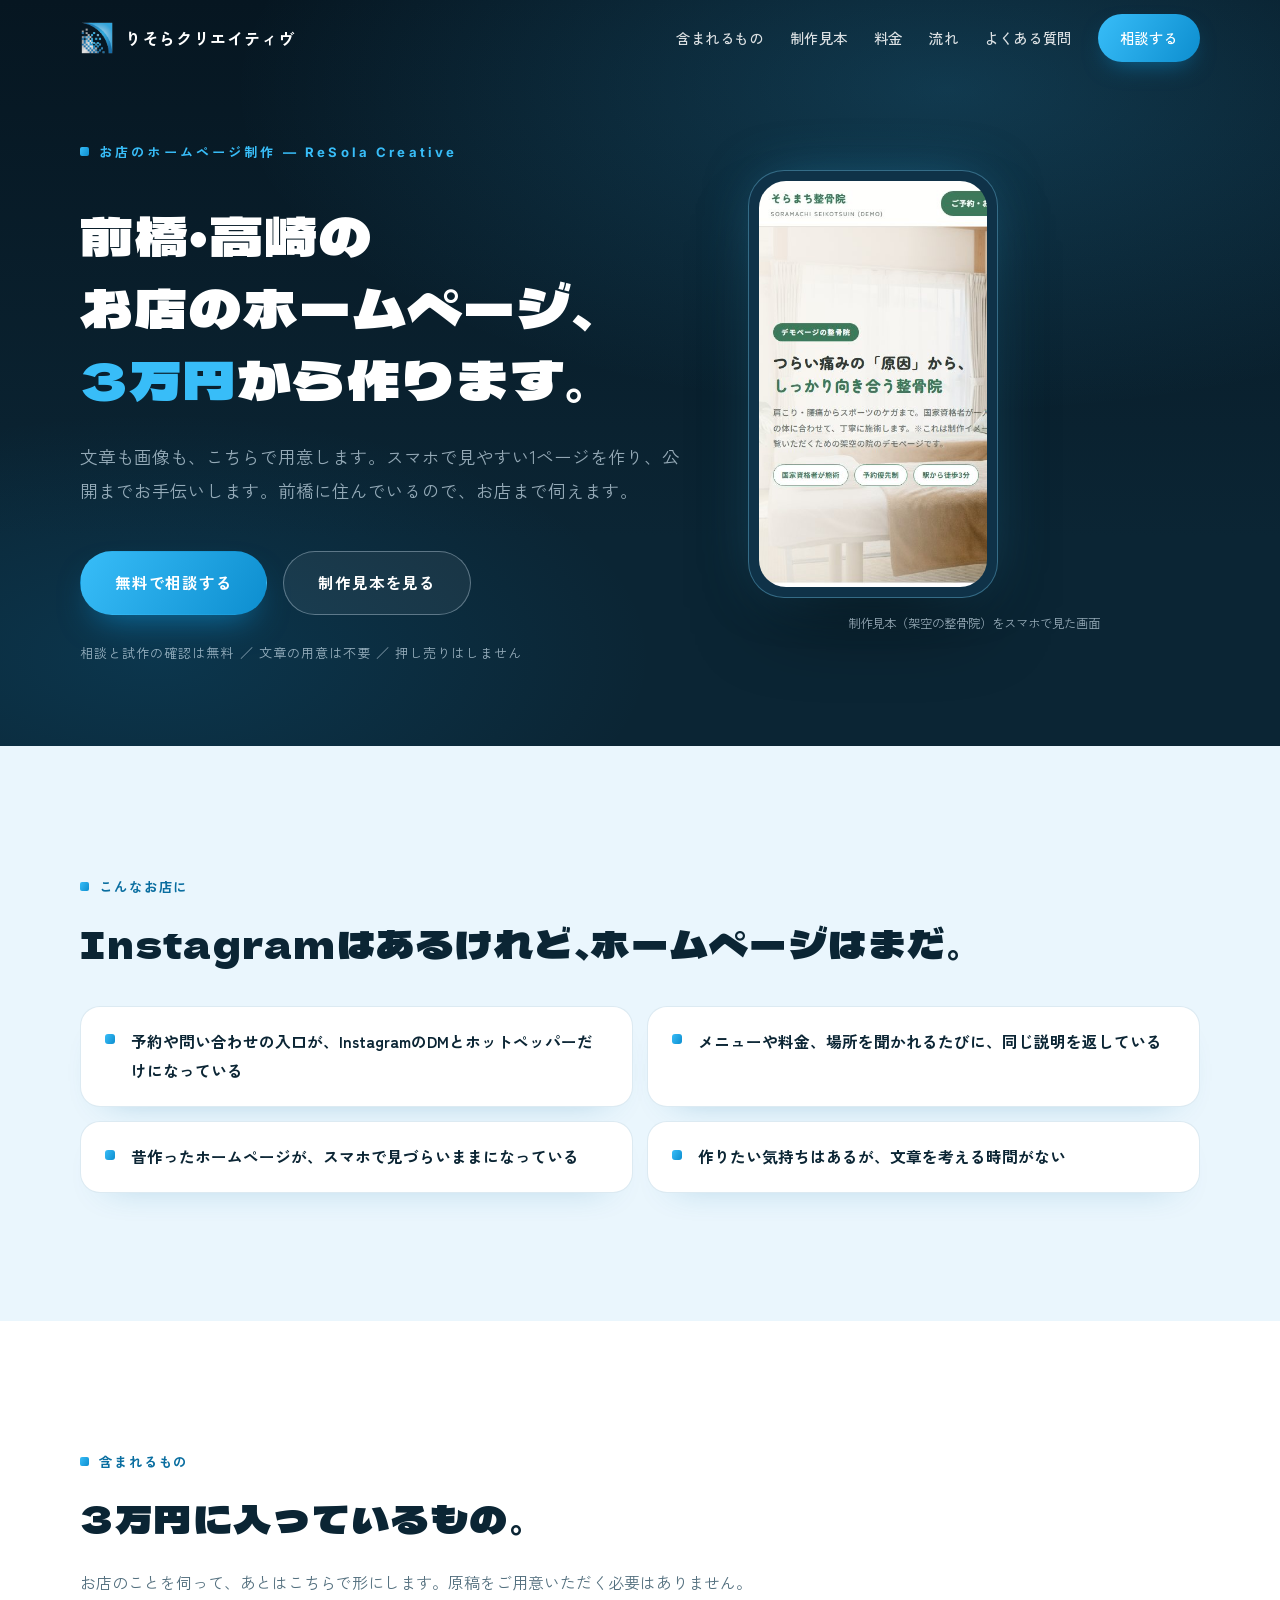
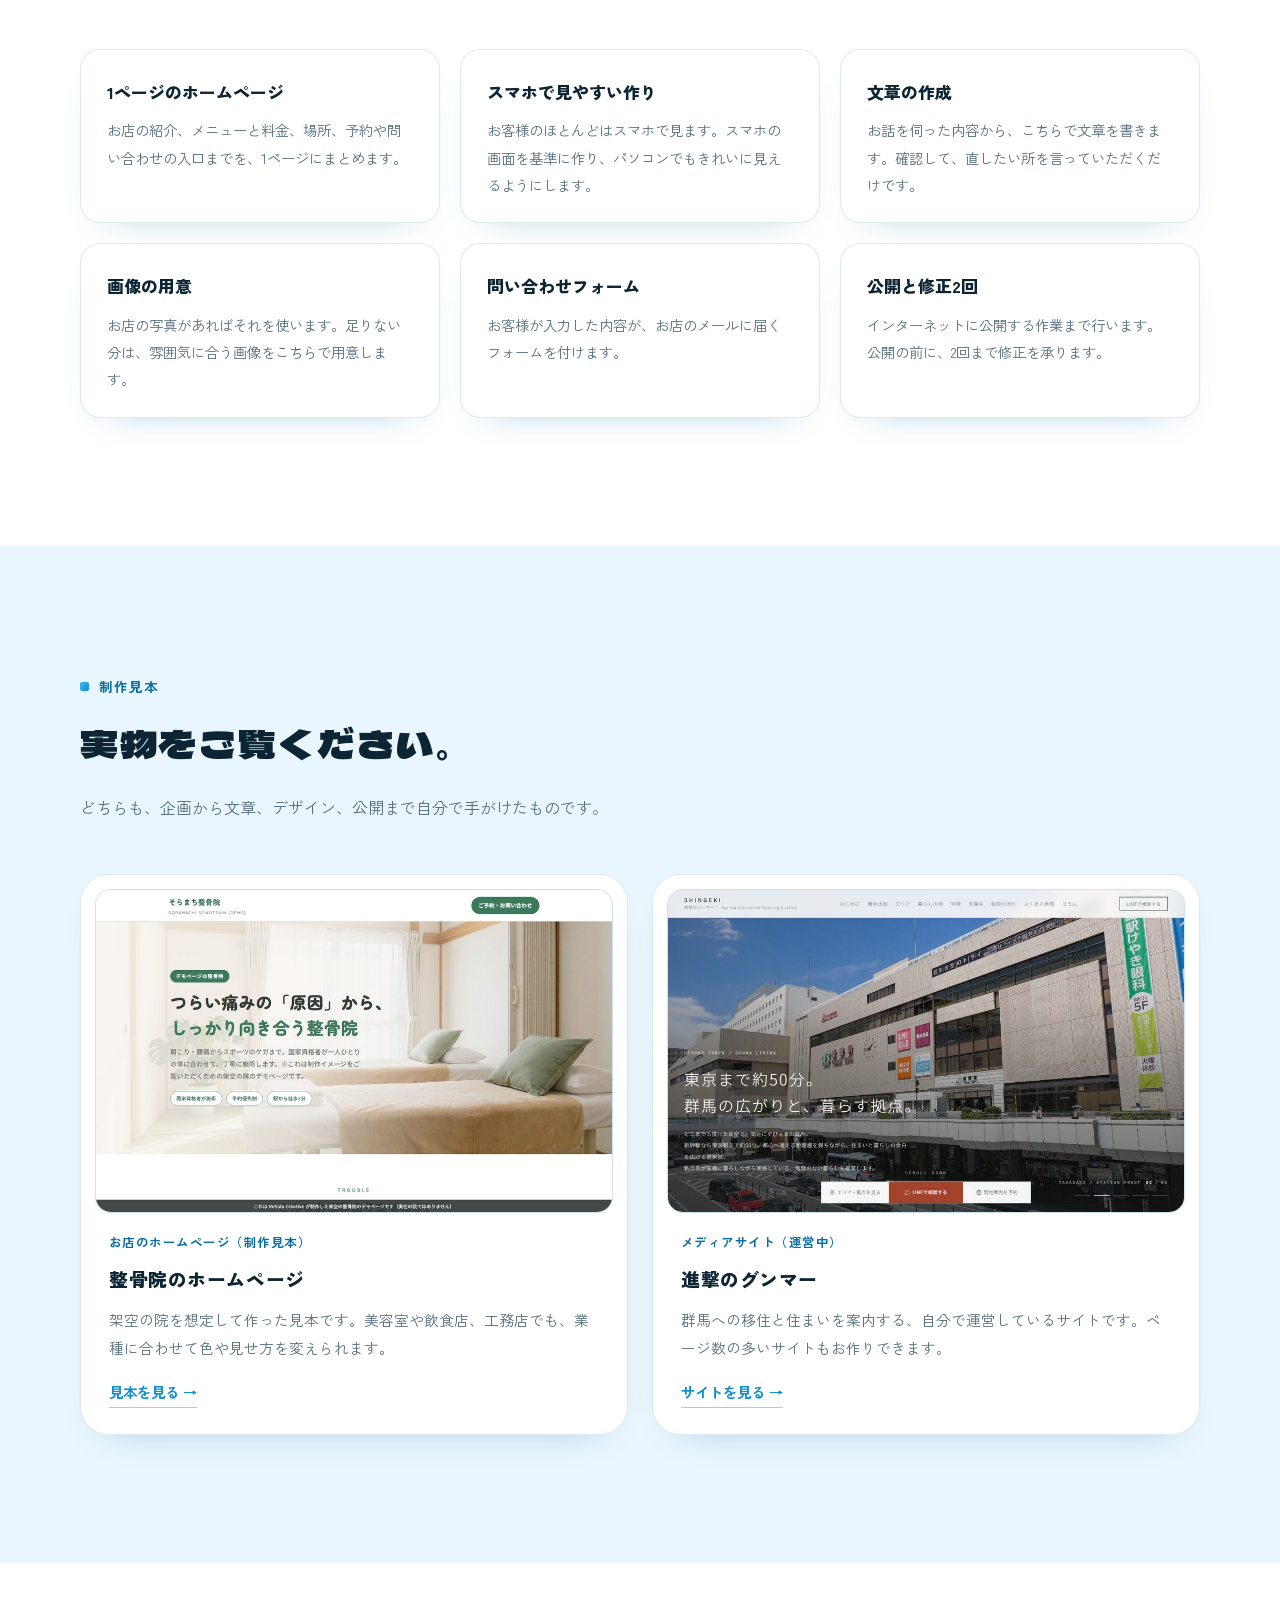
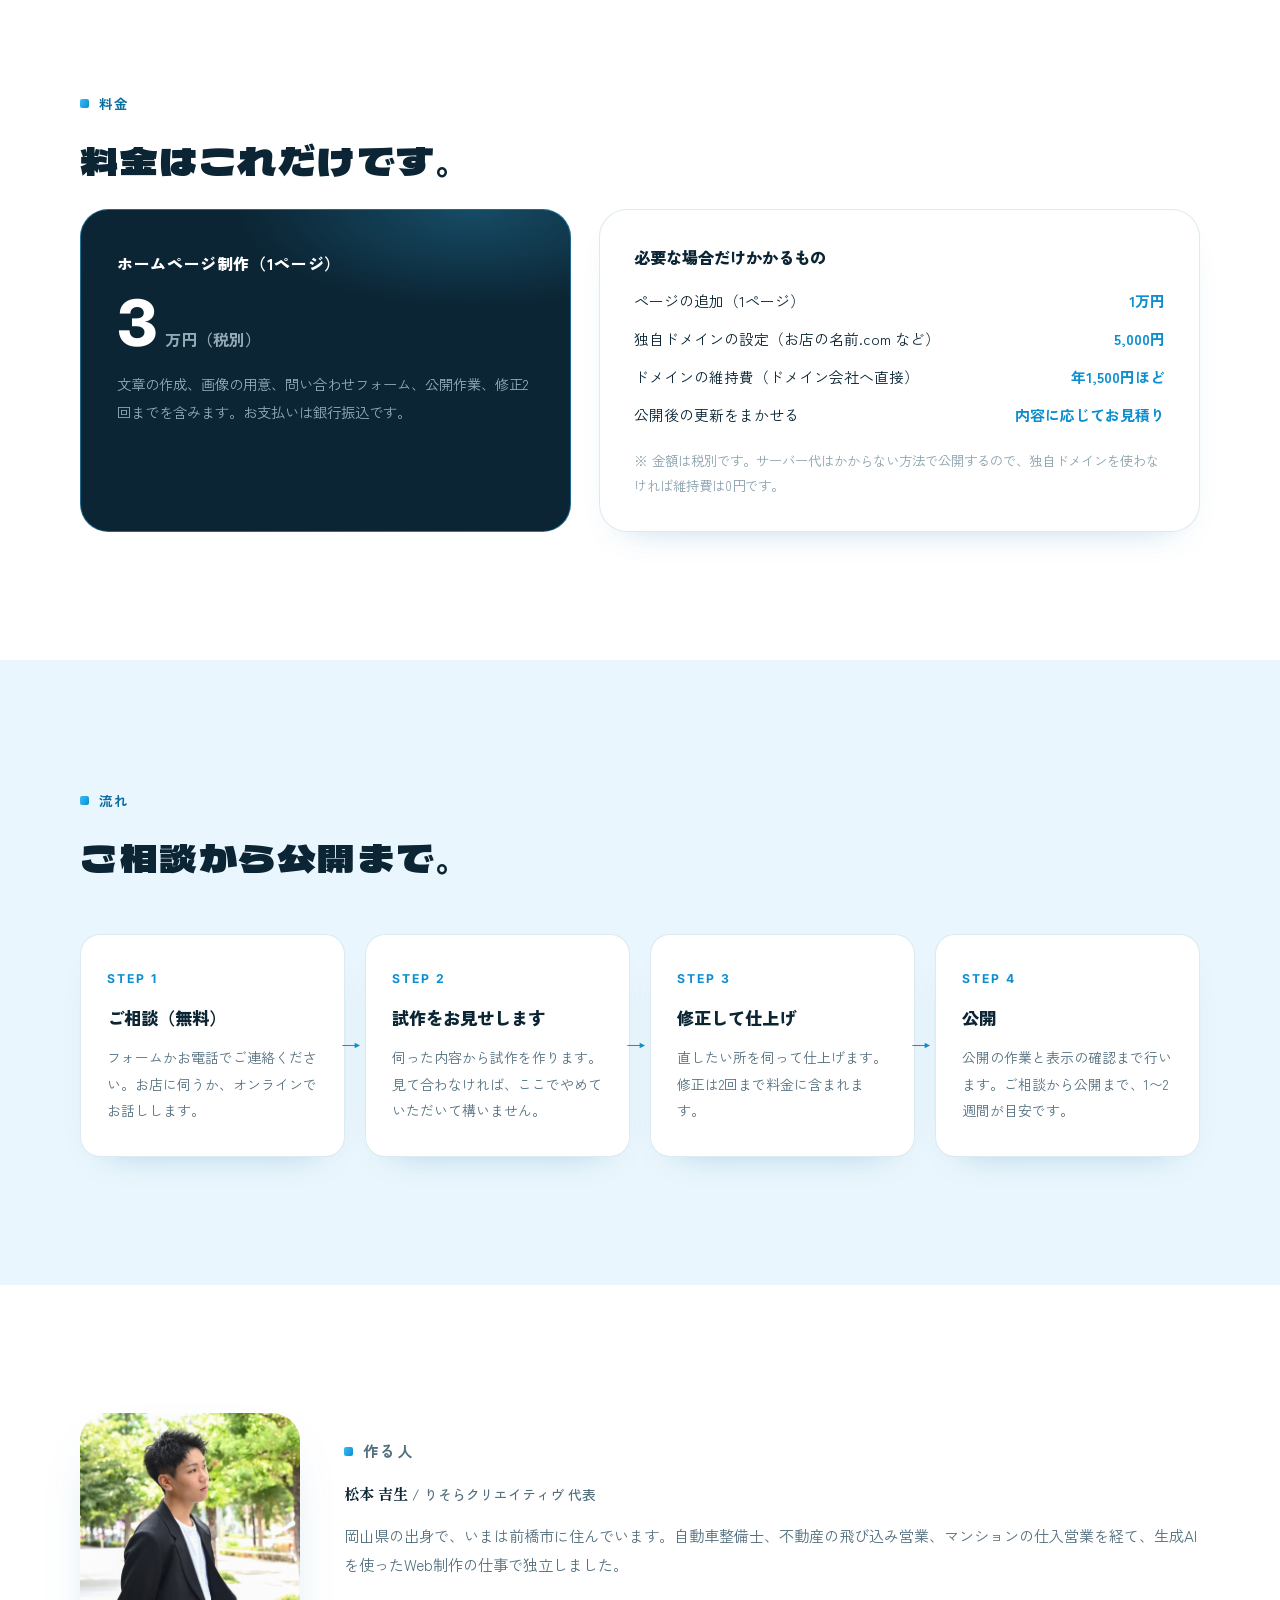
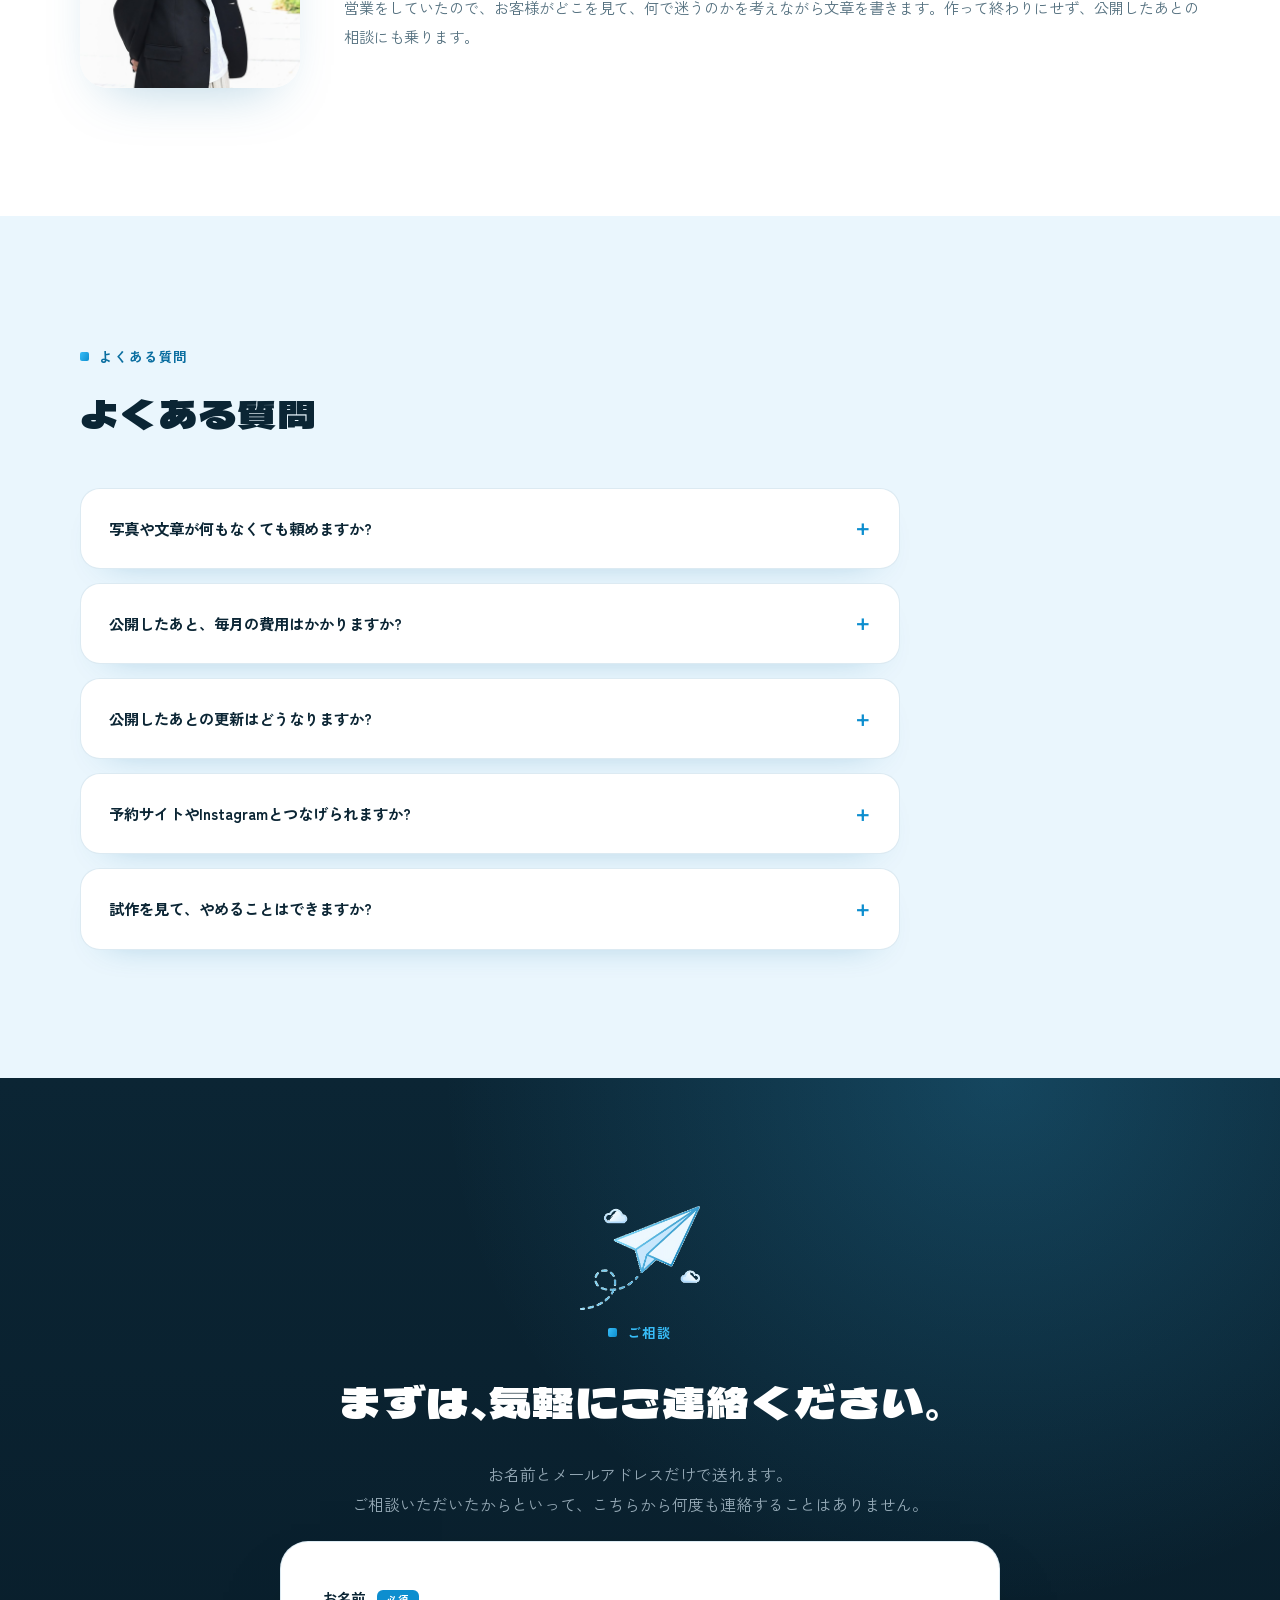
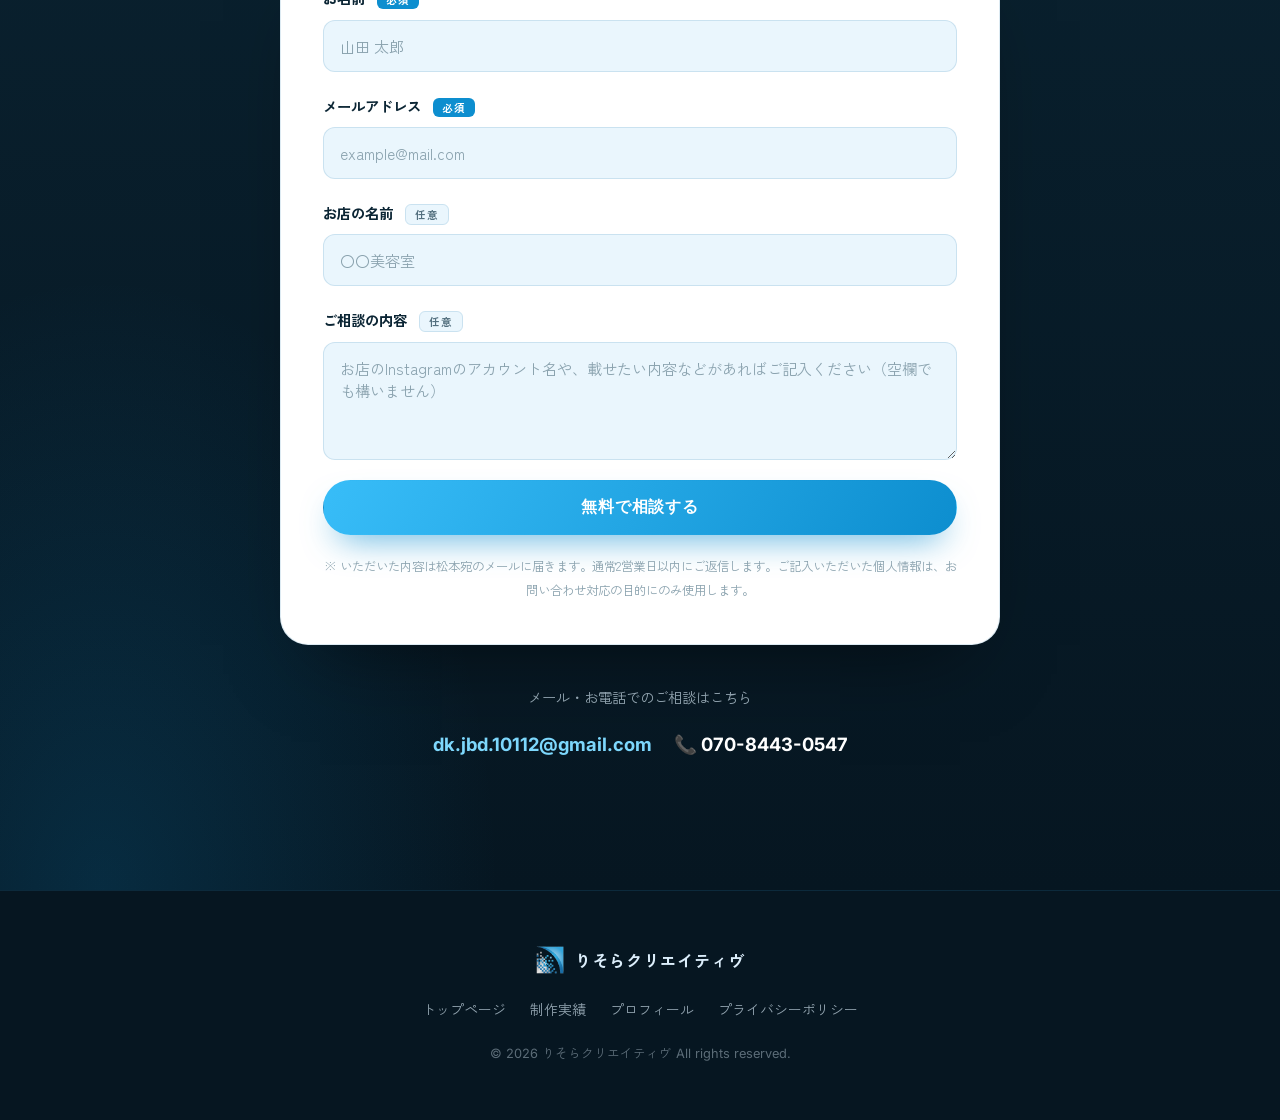
==== shop/index.html @ b76f819b "制作実績とお店向けページを追加、シェア画像と検索向けファイルを更新 - トップに制作実績の欄(#works)を追加: 進撃のグンマー / 整骨院の制作見本 / フルーツパフェゲーム - お店向けのホー" ====
<!DOCTYPE html>
<html lang="ja">
<head>
  <meta charset="UTF-8" />
  <meta name="viewport" content="width=device-width, initial-scale=1.0" />
  <title>前橋・高崎のお店のホームページ制作｜3万円から｜ReSola Creative</title>
  <meta name="description" content="前橋・高崎のお店のホームページを3万円から作ります。文章も画像もこちらで用意し、スマホで見やすい1ページを公開までお手伝いします。前橋在住なので、お店まで伺えます。" />
  <meta property="og:type" content="website" />
  <meta property="og:url" content="https://yocchandayyo.github.io/resola/shop/" />
  <meta property="og:title" content="前橋・高崎のお店のホームページ制作｜3万円から" />
  <meta property="og:description" content="文章も画像もこちらで用意します。スマホで見やすい1ページを、公開までお手伝いします。前橋在住なので、お店まで伺えます。" />
  <meta property="og:image" content="https://yocchandayyo.github.io/resola/assets/og-image.png" />
  <meta property="og:site_name" content="ReSola Creative" />
  <meta name="twitter:card" content="summary_large_image" />
  <link rel="canonical" href="https://yocchandayyo.github.io/resola/shop/" />
  <link rel="preconnect" href="https://fonts.googleapis.com" />
  <link rel="preconnect" href="https://fonts.gstatic.com" crossorigin />
  <link href="https://fonts.googleapis.com/css2?family=Dela+Gothic+One&family=Shippori+Mincho+B1:wght@600;700&family=Zen+Kaku+Gothic+New:wght@400;500;700;900&family=Inter:wght@500;700;800&display=swap" rel="stylesheet" />
  <link rel="icon" type="image/png" href="../assets/favicon.png" />
  <link rel="icon" type="image/png" sizes="32x32" href="../assets/favicon-32.png" />
  <link rel="apple-touch-icon" href="../assets/favicon.png" />
  <link rel="stylesheet" href="../styles.css?v=20261112" />
  <style>
    /* お店向けページだけの調整。色・書体・部品は本体の styles.css をそのまま使う */
    .shop-hero { min-height: auto; }
    .shop-hero .hero__inner { padding: 140px 0 80px; }
    .shop-hero__grid { display: grid; grid-template-columns: 1.15fr 0.85fr; gap: 56px; align-items: center; }
    .shop-hero__title { font-family: var(--f-display); font-weight: 400; color: #fff; letter-spacing: 0.03em;
      font-size: clamp(1.9rem, 4.4vw, 3.3rem); line-height: 1.36; margin-bottom: 26px; }
    .shop-hero__title em { color: var(--sora); }
    .shop-hero__price { display: inline-flex; align-items: baseline; gap: 8px; margin-bottom: 30px;
      border: 1px solid rgba(56, 189, 248, 0.45); background: rgba(56, 189, 248, 0.1);
      border-radius: 999px; padding: 8px 24px; color: #fff; font-weight: 700; }
    .shop-hero__price b { font-family: var(--f-ui); font-weight: 800; font-size: 1.9rem; line-height: 1; }
    .shop-hero__price small { font-size: 0.82rem; color: var(--on-dark-muted); font-weight: 500; }
    .phone { justify-self: center; width: min(250px, 66vw); border-radius: 36px; padding: 10px;
      background: #0f3248; border: 1px solid rgba(125, 215, 252, 0.35);
      box-shadow: 0 40px 80px -30px rgba(0, 0, 0, 0.7), 0 0 60px -20px rgba(56, 189, 248, 0.5); }
    .phone img { width: 100%; height: auto; aspect-ratio: 9 / 16; object-fit: cover; object-position: top; border-radius: 27px; }
    .phone__cap { text-align: center; color: var(--on-dark-muted); font-size: 0.78rem; margin-top: 14px; }

    .fit__list { display: grid; grid-template-columns: repeat(2, 1fr); gap: 14px; margin-top: 34px; }
    .fit__list li { position: relative; background: var(--shiro); border: 1px solid var(--line); border-radius: var(--radius);
      padding: 20px 24px 20px 50px; font-weight: 700; font-size: 0.98rem; box-shadow: var(--shadow-soft); }
    .fit__list li::before { content: ""; position: absolute; left: 24px; top: 1.75em; width: 10px; height: 10px;
      border-radius: 3px; background: var(--grad); }

    .incl__grid { display: grid; grid-template-columns: repeat(3, 1fr); gap: 20px; margin-top: 8px; }
    .incl { background: var(--shiro); border: 1px solid var(--line); border-radius: var(--radius); padding: 26px 26px 24px; box-shadow: var(--shadow-soft); }
    .incl h3 { font-size: 1.06rem; font-weight: 900; margin-bottom: 8px; }
    .incl p { color: var(--muted); font-size: 0.9rem; }

    .price-box { display: grid; grid-template-columns: 0.9fr 1.1fr; gap: 28px; align-items: stretch; margin-top: 8px; }
    .price-main { background: radial-gradient(80% 50% at 80% 0%, rgba(56, 189, 248, 0.25) 0%, rgba(56, 189, 248, 0) 60%), var(--ink);
      color: #fff; border-radius: var(--radius-lg); padding: 38px 36px; border: 1px solid rgba(56, 189, 248, 0.45); }
    .price-main__name { font-weight: 900; letter-spacing: 0.04em; }
    .price-main__num { font-family: var(--f-ui); font-weight: 800; font-size: 4rem; line-height: 1.1; margin: 10px 0 2px; }
    .price-main__num span { font-family: var(--f-body); font-size: 1rem; font-weight: 700; color: var(--on-dark-muted); margin-left: 8px; }
    .price-main__desc { color: var(--on-dark-muted); font-size: 0.9rem; margin-top: 12px; }
    .price-sub { background: var(--shiro); border: 1px solid var(--line); border-radius: var(--radius-lg); padding: 32px 34px; box-shadow: var(--shadow-soft); }
    .price-sub h3 { font-size: 1.02rem; font-weight: 900; margin-bottom: 14px; }
    .price-sub dl { display: grid; grid-template-columns: 1fr auto; gap: 10px 20px; font-size: 0.93rem; }
    .price-sub dt { color: var(--ink); }
    .price-sub dd { font-weight: 700; color: var(--ao); text-align: right; white-space: nowrap; }
    .price-sub p { color: var(--muted-2); font-size: 0.84rem; margin-top: 18px; }

    .me { display: grid; grid-template-columns: 220px 1fr; gap: 44px; align-items: center; }
    .me__photo { border-radius: var(--radius-lg); overflow: hidden; aspect-ratio: 4 / 5; box-shadow: var(--shadow); }
    .me__photo img { width: 100%; height: 100%; object-fit: cover; }
    .me p { color: var(--muted); font-size: 0.95rem; margin-bottom: 14px; }
    .me__name { font-family: var(--f-quiet); font-size: 1.3rem; font-weight: 700; color: var(--ink) !important; }
    .me__name span { font-family: var(--f-body); font-size: 0.86rem; font-weight: 500; color: var(--muted); }

    .bg-kasumi { background: var(--kasumi); }
    .bg-shiro { background: var(--shiro); }

    @media (max-width: 900px) {
      .shop-hero__grid, .price-box, .me { grid-template-columns: 1fr; gap: 34px; }
      .incl__grid { grid-template-columns: 1fr; }
      .me__photo { max-width: 220px; }
    }
    @media (max-width: 720px) {
      .shop-hero .hero__inner { padding: 120px 0 64px; }
      .fit__list { grid-template-columns: 1fr; }
    }
  </style>
</head>
<body class="shop">

  <header class="header" id="header">
    <div class="container header__inner">
      <a href="../" class="logo">
        <img class="logo__img" src="../assets/logo-mark.png" alt="ReSola ロゴマーク" />
        <span class="logo__text">りそらクリエイティヴ</span>
      </a>
      <nav class="nav" id="nav">
        <a href="#include">含まれるもの</a>
        <a href="#sample">制作見本</a>
        <a href="#price">料金</a>
        <a href="#flow">流れ</a>
        <a href="#faq">よくある質問</a>
        <a href="#contact" class="nav__cta">相談する</a>
      </nav>
      <button class="nav-toggle" id="navToggle" aria-label="メニュー">
        <span></span><span></span><span></span>
      </button>
    </div>
  </header>

  <!-- ===== Hero ===== -->
  <section class="hero shop-hero" id="hero">
    <div class="hero__sky" aria-hidden="true">
      <span class="px" style="--x:8%;  --y:82%; --s:10px; --t:17s; --d:0s;"></span>
      <span class="px" style="--x:46%; --y:90%; --s:14px; --t:20s; --d:2.4s;"></span>
      <span class="px" style="--x:90%; --y:78%; --s:9px;  --t:15s; --d:4.2s;"></span>
    </div>
    <div class="container hero__inner">
      <div class="shop-hero__grid">
        <div>
          <p class="hero__eyebrow" data-reveal><span class="sq" aria-hidden="true"></span>お店のホームページ制作 — ReSola Creative</p>
          <h1 class="shop-hero__title">
            <span class="nw">前橋・高崎の</span><span class="nw">お店のホームページ、</span><br />
            <span class="nw"><em>3万円</em>から作ります。</span>
          </h1>
          <p class="hero__lead" data-reveal>
            文章も画像も、こちらで用意します。スマホで見やすい1ページを作り、公開までお手伝いします。前橋に住んでいるので、お店まで伺えます。
          </p>
          <div class="hero__actions" data-reveal>
            <a href="#contact" class="btn btn--primary">無料で相談する</a>
            <a href="#sample" class="btn btn--ghost">制作見本を見る</a>
          </div>
          <p class="hero__note" data-reveal>相談と試作の確認は無料 ／ 文章の用意は不要 ／ 押し売りはしません</p>
        </div>
        <div data-reveal>
          <div class="phone"><img src="../assets/works/seikotsu_mobile.jpg" alt="スマホで見た制作見本の画面" width="390" height="844" /></div>
          <p class="phone__cap">制作見本（架空の整骨院）をスマホで見た画面</p>
        </div>
      </div>
    </div>
  </section>

  <!-- ===== こんなお店に ===== -->
  <section class="section bg-kasumi" id="fit">
    <div class="container">
      <p class="label" data-reveal><span class="sq" aria-hidden="true"></span>こんなお店に</p>
      <h2 class="section__title" data-reveal>Instagramはあるけれど、ホームページはまだ。</h2>
      <ul class="fit__list">
        <li data-reveal>予約や問い合わせの入口が、InstagramのDMとホットペッパーだけになっている</li>
        <li data-reveal>メニューや料金、場所を聞かれるたびに、同じ説明を返している</li>
        <li data-reveal>昔作ったホームページが、スマホで見づらいままになっている</li>
        <li data-reveal>作りたい気持ちはあるが、文章を考える時間がない</li>
      </ul>
    </div>
  </section>

  <!-- ===== 含まれるもの ===== -->
  <section class="section bg-shiro" id="include">
    <div class="container">
      <p class="label" data-reveal><span class="sq" aria-hidden="true"></span>含まれるもの</p>
      <h2 class="section__title" data-reveal>3万円に入っているもの。</h2>
      <p class="section__lead" data-reveal>お店のことを伺って、あとはこちらで形にします。原稿をご用意いただく必要はありません。</p>
      <div class="incl__grid">
        <div class="incl" data-reveal><h3>1ページのホームページ</h3><p>お店の紹介、メニューと料金、場所、予約や問い合わせの入口までを、1ページにまとめます。</p></div>
        <div class="incl" data-reveal><h3>スマホで見やすい作り</h3><p>お客様のほとんどはスマホで見ます。スマホの画面を基準に作り、パソコンでもきれいに見えるようにします。</p></div>
        <div class="incl" data-reveal><h3>文章の作成</h3><p>お話を伺った内容から、こちらで文章を書きます。確認して、直したい所を言っていただくだけです。</p></div>
        <div class="incl" data-reveal><h3>画像の用意</h3><p>お店の写真があればそれを使います。足りない分は、雰囲気に合う画像をこちらで用意します。</p></div>
        <div class="incl" data-reveal><h3>問い合わせフォーム</h3><p>お客様が入力した内容が、お店のメールに届くフォームを付けます。</p></div>
        <div class="incl" data-reveal><h3>公開と修正2回</h3><p>インターネットに公開する作業まで行います。公開の前に、2回まで修正を承ります。</p></div>
      </div>
    </div>
  </section>

  <!-- ===== 制作見本 ===== -->
  <section class="section bg-kasumi" id="sample">
    <div class="container">
      <p class="label" data-reveal><span class="sq" aria-hidden="true"></span>制作見本</p>
      <h2 class="section__title" data-reveal>実物をご覧ください。</h2>
      <p class="section__lead" data-reveal>どちらも、企画から文章、デザイン、公開まで自分で手がけたものです。</p>
      <div class="works__grid" style="grid-template-columns: repeat(2, 1fr);">
        <article class="work" data-reveal>
          <a class="work__shot" href="../demo/seikotsuin/" target="_blank" rel="noopener">
            <img src="../assets/works/seikotsu.jpg" alt="整骨院向けホームページの制作見本の画面" width="960" height="600" loading="lazy" decoding="async" />
          </a>
          <p class="work__kind">お店のホームページ（制作見本）</p>
          <h3>整骨院のホームページ</h3>
          <p>架空の院を想定して作った見本です。美容室や飲食店、工務店でも、業種に合わせて色や見せ方を変えられます。</p>
          <a class="work__link" href="../demo/seikotsuin/" target="_blank" rel="noopener">見本を見る</a>
        </article>
        <article class="work" data-reveal>
          <a class="work__shot" href="https://shingeki-gunma.com" target="_blank" rel="noopener">
            <img src="../assets/works/gunma.jpg" alt="進撃のグンマー 公式サイトの画面" width="960" height="600" loading="lazy" decoding="async" />
          </a>
          <p class="work__kind">メディアサイト（運営中）</p>
          <h3>進撃のグンマー</h3>
          <p>群馬への移住と住まいを案内する、自分で運営しているサイトです。ページ数の多いサイトもお作りできます。</p>
          <a class="work__link" href="https://shingeki-gunma.com" target="_blank" rel="noopener">サイトを見る</a>
        </article>
      </div>
    </div>
  </section>

  <!-- ===== 料金 ===== -->
  <section class="section bg-shiro" id="price">
    <div class="container">
      <p class="label" data-reveal><span class="sq" aria-hidden="true"></span>料金</p>
      <h2 class="section__title" data-reveal>料金はこれだけです。</h2>
      <div class="price-box">
        <div class="price-main" data-reveal>
          <p class="price-main__name">ホームページ制作（1ページ）</p>
          <p class="price-main__num">3<span>万円（税別）</span></p>
          <p class="price-main__desc">文章の作成、画像の用意、問い合わせフォーム、公開作業、修正2回までを含みます。お支払いは銀行振込です。</p>
        </div>
        <div class="price-sub" data-reveal>
          <h3>必要な場合だけかかるもの</h3>
          <dl>
            <dt>ページの追加（1ページ）</dt><dd>1万円</dd>
            <dt>独自ドメインの設定（お店の名前.com など）</dt><dd>5,000円</dd>
            <dt>ドメインの維持費（ドメイン会社へ直接）</dt><dd>年1,500円ほど</dd>
            <dt>公開後の更新をまかせる</dt><dd>内容に応じてお見積り</dd>
          </dl>
          <p>※ 金額は税別です。サーバー代はかからない方法で公開するので、独自ドメインを使わなければ維持費は0円です。</p>
        </div>
      </div>
    </div>
  </section>

  <!-- ===== 流れ ===== -->
  <section class="section bg-kasumi" id="flow">
    <div class="container">
      <p class="label" data-reveal><span class="sq" aria-hidden="true"></span>流れ</p>
      <h2 class="section__title" data-reveal>ご相談から公開まで。</h2>
      <ol class="flow__list">
        <li class="flow__step" data-reveal>
          <div class="flow__step-no">STEP 1</div>
          <h3>ご相談（無料）</h3>
          <p>フォームかお電話でご連絡ください。お店に伺うか、オンラインでお話しします。</p>
        </li>
        <li class="flow__step" data-reveal>
          <div class="flow__step-no">STEP 2</div>
          <h3>試作をお見せします</h3>
          <p>伺った内容から試作を作ります。見て合わなければ、ここでやめていただいて構いません。</p>
        </li>
        <li class="flow__step" data-reveal>
          <div class="flow__step-no">STEP 3</div>
          <h3>修正して仕上げ</h3>
          <p>直したい所を伺って仕上げます。修正は2回まで料金に含まれます。</p>
        </li>
        <li class="flow__step" data-reveal>
          <div class="flow__step-no">STEP 4</div>
          <h3>公開</h3>
          <p>公開の作業と表示の確認まで行います。ご相談から公開まで、1〜2週間が目安です。</p>
        </li>
      </ol>
    </div>
  </section>

  <!-- ===== 作る人 ===== -->
  <section class="section bg-shiro" id="me">
    <div class="container me">
      <div class="me__photo" data-reveal><img src="../assets/profile.jpg" alt="りそらクリエイティヴ 代表 松本 吉生" loading="lazy" decoding="async" /></div>
      <div>
        <p class="label" data-reveal><span class="sq" aria-hidden="true"></span>作る人</p>
        <p class="me__name" data-reveal>松本 吉生<span> / りそらクリエイティヴ 代表</span></p>
        <p data-reveal>岡山県の出身で、いまは前橋市に住んでいます。自動車整備士、不動産の飛び込み営業、マンションの仕入営業を経て、生成AIを使ったWeb制作の仕事で独立しました。</p>
        <p data-reveal>営業をしていたので、お客様がどこを見て、何で迷うのかを考えながら文章を書きます。作って終わりにせず、公開したあとの相談にも乗ります。</p>
      </div>
    </div>
  </section>

  <!-- ===== FAQ ===== -->
  <section class="section faq" id="faq">
    <div class="container">
      <p class="label" data-reveal><span class="sq" aria-hidden="true"></span>よくある質問</p>
      <h2 class="section__title" data-reveal>よくある質問</h2>
      <div class="faq__list">
        <details class="faq__item" data-reveal>
          <summary>写真や文章が何もなくても頼めますか?</summary>
          <p>大丈夫です。お話を伺って文章はこちらで書きます。写真が足りない分は、雰囲気に合う画像をこちらで用意します。お店の写真を撮っていただければ、それを使います。</p>
        </details>
        <details class="faq__item" data-reveal>
          <summary>公開したあと、毎月の費用はかかりますか?</summary>
          <p>サーバー代のかからない方法で公開するので、基本は0円です。お店の名前の入ったアドレス（独自ドメイン）を使う場合だけ、年1,500円ほどがドメイン会社にかかります。</p>
        </details>
        <details class="faq__item" data-reveal>
          <summary>公開したあとの更新はどうなりますか?</summary>
          <p>料金の変更や営業時間の修正など、小さな直しはその都度ご相談ください。毎月の更新をまとめてまかせたい場合は、内容を伺ってお見積りします。</p>
        </details>
        <details class="faq__item" data-reveal>
          <summary>予約サイトやInstagramとつなげられますか?</summary>
          <p>できます。ホットペッパーなどの予約ページ、Instagram、LINEへのボタンを、見やすい位置に置きます。</p>
        </details>
        <details class="faq__item" data-reveal>
          <summary>試作を見て、やめることはできますか?</summary>
          <p>できます。試作を見て合わないと感じたら、そこでやめていただいて構いません。費用はかかりません。</p>
        </details>
      </div>
    </div>
  </section>

  <!-- ===== Contact ===== -->
  <section class="section contact" id="contact">
    <div class="contact__sky" aria-hidden="true">
      <span class="px" style="--x:10%; --y:80%; --s:10px; --t:17s; --d:0.5s;"></span>
      <span class="px" style="--x:88%; --y:74%; --s:13px; --t:20s; --d:3s;"></span>
    </div>
    <div class="container contact__inner">
      <img class="contact__plane" src="../assets/contact_plane.png" alt="" loading="lazy" decoding="async" data-reveal />
      <p class="label label--dark label--center" data-reveal><span class="sq" aria-hidden="true"></span>ご相談</p>
      <h2 class="contact__title" data-reveal>まずは、気軽にご連絡ください。</h2>
      <p class="contact__lead" data-reveal>
        お名前とメールアドレスだけで送れます。<br />
        ご相談いただいたからといって、こちらから何度も連絡することはありません。
      </p>

      <form class="contact-form" id="contactForm" action="https://formspree.io/f/xpqgljgd" method="POST" novalidate data-reveal>
        <input type="hidden" name="_subject" value="【りそらクリエイティヴHP・お店向けページ】新しいお問い合わせ" />
        <input type="hidden" name="category" id="category" value="お店のホームページ制作（お店向けページから）" />
        <div class="field">
          <label for="name">お名前 <span class="req">必須</span></label>
          <input type="text" id="name" name="name" placeholder="山田 太郎" required />
        </div>
        <div class="field">
          <label for="email">メールアドレス <span class="req">必須</span></label>
          <input type="email" id="email" name="email" placeholder="example@mail.com" required />
        </div>
        <div class="field">
          <label for="shop">お店の名前 <span class="opt">任意</span></label>
          <input type="text" id="shop" name="shop" placeholder="〇〇美容室" />
        </div>
        <div class="field">
          <label for="message">ご相談の内容 <span class="opt">任意</span></label>
          <textarea id="message" name="message" rows="4" placeholder="お店のInstagramのアカウント名や、載せたい内容などがあればご記入ください（空欄でも構いません）"></textarea>
        </div>
        <button type="submit" class="btn btn--primary btn--block">無料で相談する</button>
        <p class="contact-form__note">※ いただいた内容は松本宛のメールに届きます。通常2営業日以内にご返信します。ご記入いただいた個人情報は、お問い合わせ対応の目的にのみ使用します。</p>
      </form>

      <div class="contact__alt" data-reveal>
        <p>メール・お電話でのご相談はこちら</p>
        <a href="mailto:dk.jbd.10112@gmail.com" class="contact__mail">dk.jbd.10112@gmail.com</a>
        <a href="tel:07084430547" class="contact__tel">📞 070-8443-0547</a>
      </div>
    </div>
  </section>

  <footer class="footer">
    <div class="container footer__inner">
      <div class="footer__brand">
        <img class="logo__img" src="../assets/logo-mark.png" alt="ReSola ロゴマーク" />
        <span class="logo__text">りそらクリエイティヴ</span>
      </div>
      <nav class="footer__nav">
        <a href="../">トップページ</a>
        <a href="../#works">制作実績</a>
        <a href="../#profile">プロフィール</a>
        <a href="../#privacy">プライバシーポリシー</a>
      </nav>
      <p class="footer__copy">© <span id="year"></span> りそらクリエイティヴ All rights reserved.</p>
    </div>
  </footer>

  <script src="../script.js"></script>
</body>
</html>
---- styles.css ----
/* ============================================================
   ReSola Creative — 「夜明けのスクロール」
   夜(#0b2534)から始まり、スクロールで空(#38bdf8)と白が開ける。
   palette: 空 #38bdf8 / 蒼 #0d8ecf / 夜 #0b2534 / 深夜 #061621 / 霞 #eaf6fd / 白
   type:    display = Dela Gothic One / body = Zen Kaku Gothic New
            quiet   = Shippori Mincho B1（ブランドストーリーのみ）
   signature: 終わらないタスクのマーキー ＋ 夜→夜明け→昼のスクロール
   ============================================================ */

:root {
  --sora: #38bdf8;
  --sora-light: #7dd7fc;
  --ao: #0d8ecf;
  --umi: #0a6ea0;
  --ink: #0b2534;
  --night: #061621;
  --kasumi: #eaf6fd;
  --shiro: #ffffff;
  --muted: #54707f;
  --muted-2: #8aa2ae;
  --on-dark: #dceefb;
  --on-dark-muted: rgba(220, 238, 251, 0.66);
  --line: rgba(13, 110, 160, 0.14);
  --line-dark: rgba(56, 189, 248, 0.2);
  --grad: linear-gradient(120deg, #38bdf8 0%, #0d8ecf 100%);
  --grad-text: linear-gradient(100deg, #7dd7fc 0%, #38bdf8 55%, #0d8ecf 100%);
  --radius: 20px;
  --radius-lg: 28px;
  --maxw: 1120px;
  --shadow: 0 24px 56px -28px rgba(10, 110, 160, 0.35);
  --shadow-soft: 0 16px 36px -28px rgba(10, 110, 160, 0.45);
  --ease: cubic-bezier(0.22, 1, 0.36, 1);
  --f-display: "Dela Gothic One", "Zen Kaku Gothic New", sans-serif;
  --f-quiet: "Shippori Mincho B1", "Hiragino Mincho ProN", serif;
  --f-body: "Zen Kaku Gothic New", "Hiragino Kaku Gothic ProN", system-ui, sans-serif;
  --f-ui: "Inter", "Zen Kaku Gothic New", sans-serif;
}

/* ===== Reset ===== */
*, *::before, *::after { box-sizing: border-box; margin: 0; padding: 0; }
html { scroll-behavior: smooth; scroll-padding-top: 84px; }
body {
  font-family: var(--f-body);
  background: var(--shiro);
  color: var(--ink);
  line-height: 1.9;
  font-size: 16px;
  -webkit-font-smoothing: antialiased;
  overflow-x: hidden;
}
a { color: inherit; text-decoration: none; }
ul, ol { list-style: none; }
img { max-width: 100%; display: block; }
em { font-style: normal; }
:focus-visible { outline: 2px solid var(--sora); outline-offset: 3px; border-radius: 4px; }

.container { width: min(92%, var(--maxw)); margin-inline: auto; }
.pc-br { display: inline; }

/* ===== Signature: pixel that returns to the sky ===== */
.px {
  position: absolute;
  left: var(--x);
  top: var(--y);
  width: var(--s);
  height: var(--s);
  border-radius: 22%;
  background: var(--sora);
  box-shadow: 0 0 14px rgba(56, 189, 248, 0.55);
  opacity: 0;
  animation: pxrise var(--t) linear var(--d) infinite;
}
@keyframes pxrise {
  0%   { transform: translateY(0) rotate(0deg); opacity: 0; }
  12%  { opacity: 0.5; }
  70%  { opacity: 0.25; }
  100% { transform: translateY(-46vh) rotate(24deg); opacity: 0; }
}

/* small square marker used in labels */
.sq {
  display: inline-block;
  width: 9px; height: 9px;
  border-radius: 2px;
  background: var(--grad);
  margin-right: 10px;
  transform: translateY(-1px);
}

/* ===== Header ===== */
.header {
  position: fixed;
  inset: 0 0 auto 0;
  z-index: 100;
  background: transparent;
  border-bottom: 1px solid transparent;
  transition: background 0.3s var(--ease), border-color 0.3s var(--ease), box-shadow 0.3s var(--ease);
}
.header.scrolled {
  background: rgba(255, 255, 255, 0.94);
  backdrop-filter: blur(14px);
  border-bottom-color: var(--line);
  box-shadow: 0 8px 30px -20px rgba(10, 110, 160, 0.35);
}
.header__inner {
  display: flex;
  align-items: center;
  justify-content: space-between;
  height: 76px;
}
.logo { display: flex; align-items: center; gap: 11px; }
.logo__img { height: 34px; width: auto; }
.logo__text {
  font-weight: 700;
  font-size: 1.02rem;
  letter-spacing: 0.06em;
  color: #fff;
  transition: color 0.3s;
}
.header.scrolled .logo__text { color: var(--ink); }

.nav { display: flex; align-items: center; gap: 26px; }
.nav a {
  color: rgba(255, 255, 255, 0.85);
  font-size: 0.9rem;
  font-weight: 500;
  letter-spacing: 0.04em;
  transition: color 0.2s;
}
.nav a:hover { color: #fff; }
.header.scrolled .nav a { color: var(--muted); }
.header.scrolled .nav a:hover { color: var(--ink); }
.nav__cta {
  padding: 10px 22px;
  border-radius: 999px;
  background: var(--grad);
  color: #fff !important;
  font-weight: 700;
  box-shadow: 0 10px 24px -10px rgba(13, 142, 207, 0.65);
}
.nav__cta:hover { transform: translateY(-1px); }

.nav-toggle { display: none; flex-direction: column; gap: 5px; background: none; border: 0; cursor: pointer; padding: 10px; }
.nav-toggle span { width: 24px; height: 2px; background: #fff; border-radius: 2px; transition: 0.3s var(--ease); }
.header.scrolled .nav-toggle span { background: var(--ink); }

/* ===== Hero（夜） ===== */
.hero {
  position: relative;
  min-height: 100svh;
  display: flex;
  flex-direction: column;
  overflow: hidden;
  background:
    radial-gradient(90% 70% at 74% 12%, rgba(56, 189, 248, 0.2) 0%, rgba(56, 189, 248, 0) 62%),
    radial-gradient(60% 50% at 12% 88%, rgba(13, 142, 207, 0.16) 0%, rgba(13, 142, 207, 0) 65%),
    linear-gradient(180deg, var(--night) 0%, var(--ink) 72%, var(--ink) 100%);
  color: var(--on-dark);
}
.hero__sky { position: absolute; inset: 0; pointer-events: none; }
.hero__watermark {
  position: absolute;
  right: -140px;
  top: 44%;
  transform: translateY(-50%);
  width: min(46vw, 620px);
  opacity: 0.14;
  mix-blend-mode: screen;
  pointer-events: none;
}
.hero__inner {
  position: relative;
  z-index: 2;
  flex: 1;
  display: flex;
  flex-direction: column;
  justify-content: center;
  padding: 150px 0 70px;
}

.hero__eyebrow {
  font-family: var(--f-ui);
  font-size: 0.82rem;
  font-weight: 700;
  letter-spacing: 0.24em;
  color: var(--sora);
  margin-bottom: 34px;
}
.hero__title {
  font-family: var(--f-display);
  font-weight: 400;
  letter-spacing: 0.03em;
  color: #fff;
  margin-bottom: 34px;
  text-shadow: 0 6px 60px rgba(6, 22, 33, 0.6);
}
/* 痛みの引用（小）→ 提案（大）の2段構え */
.hero__title-quote {
  display: block;
  font-size: clamp(1.35rem, 3.1vw, 2.3rem);
  line-height: 1.5;
  color: rgba(220, 238, 251, 0.82);
  margin-bottom: 0.55em;
}
.hero__title-main {
  display: block;
  font-size: clamp(1.9rem, 4.7vw, 3.6rem);
  line-height: 1.32;
}
.sp-br { display: none; }
.hero__title em {
  background: var(--grad-text);
  -webkit-background-clip: text;
  background-clip: text;
  color: var(--sora);
  -webkit-text-fill-color: transparent;
  text-shadow: none;
}
.hero__lead {
  color: var(--on-dark-muted);
  font-size: clamp(0.96rem, 1.8vw, 1.1rem);
  max-width: 720px;
  margin-bottom: 44px;
}
.hero__actions { display: flex; gap: 16px; flex-wrap: wrap; margin-bottom: 26px; }
.hero__note {
  font-family: var(--f-ui);
  font-size: 0.82rem;
  letter-spacing: 0.08em;
  color: var(--on-dark-muted);
}

/* ===== Marquee: 終わらないタスク ===== */
.marquee {
  position: relative;
  z-index: 2;
  overflow: hidden;
  border-top: 1px solid var(--line-dark);
  border-bottom: 1px solid var(--line-dark);
  padding: 18px 0;
  background: rgba(6, 22, 33, 0.45);
}
.marquee__track {
  display: flex;
  width: max-content;
  animation: marquee 42s linear infinite;
}
.marquee__group {
  display: flex;
  flex: none;
  align-items: center;
}
.marquee__group span {
  font-family: var(--f-display);
  font-size: clamp(1.5rem, 3.2vw, 2.3rem);
  letter-spacing: 0.06em;
  white-space: nowrap;
  color: transparent;
  -webkit-text-stroke: 1px rgba(125, 215, 252, 0.5);
  padding-right: 24px;
}
.marquee__group span::after {
  content: "／";
  -webkit-text-stroke: 0;
  color: rgba(56, 189, 248, 0.45);
  padding-left: 24px;
  font-size: 0.8em;
}
@keyframes marquee {
  from { transform: translateX(0); }
  to   { transform: translateX(-50%); }
}

/* ===== Buttons ===== */
.btn {
  display: inline-flex;
  align-items: center;
  justify-content: center;
  padding: 16px 34px;
  border-radius: 999px;
  font-weight: 700;
  font-size: 0.97rem;
  letter-spacing: 0.05em;
  border: 1px solid transparent;
  cursor: pointer;
  transition: transform 0.25s var(--ease), box-shadow 0.25s var(--ease), background 0.25s, border-color 0.25s;
}
.btn--primary {
  background: var(--grad);
  color: #fff;
  box-shadow: 0 16px 34px -14px rgba(13, 142, 207, 0.75);
}
.btn--primary:hover { transform: translateY(-2px); box-shadow: 0 22px 44px -14px rgba(13, 142, 207, 0.9); }
.btn--ghost {
  background: rgba(255, 255, 255, 0.75);
  border-color: rgba(13, 110, 160, 0.25);
  color: var(--ink);
}
.btn--ghost:hover { background: #fff; transform: translateY(-2px); border-color: var(--ao); }
.btn--block { width: 100%; }
/* 夜のセクション上のghost */
.hero .btn--ghost {
  background: rgba(255, 255, 255, 0.06);
  border-color: rgba(220, 238, 251, 0.35);
  color: #fff;
}
.hero .btn--ghost:hover { background: rgba(255, 255, 255, 0.14); border-color: var(--sora); }

/* ===== Sections (shared) ===== */
.section { padding: clamp(78px, 11vw, 128px) 0; }
.label {
  font-size: 0.84rem;
  font-weight: 700;
  letter-spacing: 0.14em;
  color: var(--umi);
  margin-bottom: 16px;
}
.label--center { text-align: center; }
.label--dark { color: var(--sora); }
.section__title {
  font-family: var(--f-display);
  font-weight: 400;
  font-size: clamp(1.55rem, 3.6vw, 2.35rem);
  line-height: 1.5;
  letter-spacing: 0.04em;
  margin-bottom: 20px;
}
.section__lead { color: var(--muted); max-width: 680px; margin-bottom: 52px; }
.section__lead strong { color: var(--ink); }

/* ===== Problem（まだ夜） ===== */
.problem {
  background: var(--ink);
  color: var(--on-dark);
  padding-top: clamp(90px, 12vw, 140px);
  padding-bottom: 0;
}
.problem__heading {
  font-family: var(--f-display);
  font-weight: 400;
  font-size: clamp(1.35rem, 2.8vw, 1.8rem);
  letter-spacing: 0.05em;
  color: rgba(220, 238, 251, 0.85);
  margin-bottom: clamp(46px, 7vw, 80px);
}
.problem__lines {
  display: flex;
  flex-direction: column;
  gap: clamp(34px, 6vw, 58px);
  padding-bottom: clamp(100px, 14vw, 160px);
}
.nw { display: inline-block; }
.pain {
  font-weight: 900;
  font-size: clamp(1.5rem, 4.6vw, 3.3rem);
  line-height: 1.55;
  letter-spacing: 0.04em;
  color: #fff;
}
.pain em { color: var(--sora); }

/* ===== Dawn（夜明け） ===== */
.dawn {
  position: relative;
  overflow: hidden;
  text-align: center;
  padding: clamp(130px, 20vw, 230px) 0 clamp(110px, 16vw, 190px);
  background: linear-gradient(180deg,
    var(--ink) 0%,
    #0d5c8f 30%,
    #1e9be2 55%,
    #7dd7fc 78%,
    #eaf6fd 94%,
    var(--shiro) 100%);
  color: #fff;
}
.dawn__sky { position: absolute; inset: 0; pointer-events: none; }
.dawn__inner { position: relative; z-index: 1; }
.dawn__line {
  font-family: var(--f-display);
  font-size: clamp(2rem, 6.4vw, 4.4rem);
  letter-spacing: 0.05em;
  line-height: 1.4;
  margin-bottom: 26px;
  text-shadow: 0 4px 40px rgba(11, 37, 52, 0.4);
}
.dawn__line em { color: #fff; border-bottom: 0.09em solid rgba(255, 255, 255, 0.85); padding-bottom: 0.04em; }
.dawn__sub {
  font-size: clamp(0.95rem, 1.9vw, 1.08rem);
  font-weight: 700;
  letter-spacing: 0.06em;
  color: rgba(255, 255, 255, 0.95);
  text-shadow: 0 2px 20px rgba(11, 37, 52, 0.45);
}

/* ===== Services（昼・3つの柱） ===== */
.services__grid { display: grid; grid-template-columns: repeat(3, 1fr); gap: 24px; }
.pillar {
  position: relative;
  background: var(--shiro);
  border: 1px solid var(--line);
  border-radius: var(--radius-lg);
  padding: 36px 32px 38px;
  box-shadow: var(--shadow-soft);
  transition: transform 0.35s var(--ease), border-color 0.35s, box-shadow 0.35s;
}
.pillar:hover { transform: translateY(-6px); border-color: rgba(56, 189, 248, 0.55); box-shadow: var(--shadow); }
.pillar__no {
  font-family: var(--f-ui);
  font-weight: 800;
  font-size: 3rem;
  line-height: 1;
  color: transparent;
  -webkit-text-stroke: 2px var(--sora);
  margin-bottom: 18px;
}
.pillar__icon {
  position: absolute;
  top: 28px;
  right: 26px;
  width: 58px; height: 58px;
}
.pillar__icon img { width: 100%; height: 100%; object-fit: contain; }
.pillar h3 { font-size: 1.22rem; font-weight: 900; letter-spacing: 0.03em; margin-bottom: 14px; }
.pillar p { color: var(--muted); font-size: 0.94rem; }

.services__for {
  margin-top: 40px;
  background: var(--kasumi);
  border: 1px solid var(--line);
  border-radius: var(--radius);
  padding: 26px 30px;
}
.services__for-title {
  font-weight: 900;
  font-size: 0.95rem;
  letter-spacing: 0.08em;
  color: var(--umi);
  margin-bottom: 10px;
}
.services__for ul { display: flex; flex-direction: column; gap: 8px; }
.services__for li { position: relative; padding-left: 22px; font-size: 0.93rem; }
.services__for li::before {
  content: "";
  position: absolute;
  left: 0; top: 0.62em;
  width: 8px; height: 8px;
  border-radius: 2px;
  background: var(--grad);
}
/* 制作もします（コンサルの実装手段としての位置づけ） */
.services__make {
  margin-top: 24px;
  background: var(--shiro);
  border: 1px solid var(--line);
  border-radius: var(--radius);
  padding: 30px 32px 26px;
  box-shadow: var(--shadow-soft);
}
.services__make-title {
  font-family: var(--f-display);
  font-weight: 400;
  font-size: 1.25rem;
  letter-spacing: 0.04em;
  margin-bottom: 8px;
}
.services__make-lead { color: var(--muted); font-size: 0.93rem; max-width: 720px; }
.services__make-list {
  display: grid;
  grid-template-columns: repeat(3, 1fr);
  gap: 14px;
  margin: 22px 0 18px;
}
.services__make-list li {
  display: flex;
  flex-direction: column;
  gap: 6px;
  background: var(--kasumi);
  border: 1px solid var(--line);
  border-radius: 14px;
  padding: 18px 20px;
}
.services__make-list strong { font-size: 1.02rem; font-weight: 900; letter-spacing: 0.02em; }
.services__make-list span { color: var(--muted); font-size: 0.86rem; line-height: 1.7; }
.services__make-list em {
  font-style: normal;
  margin-top: auto;
  padding-top: 8px;
  font-weight: 700;
  font-size: 0.9rem;
  color: var(--ao);
}
.services__make-note { color: var(--muted); font-size: 0.9rem; }
.text-link { color: var(--ao); font-weight: 700; border-bottom: 1px solid rgba(13, 142, 207, 0.4); }
.text-link:hover { color: var(--umi); border-bottom-color: var(--umi); }

.services__more { margin-top: 18px; padding: 0 6px; }
.services__more p { color: var(--muted); font-size: 0.9rem; }
.services__more strong { color: var(--ink); margin-right: 6px; }

/* ===== Cases（導入イメージ Before/After） ===== */
.cases { background: var(--kasumi); }
.cases__grid { display: grid; grid-template-columns: repeat(3, 1fr); gap: 24px; }
.case {
  display: flex;
  flex-direction: column;
  background: var(--shiro);
  border: 1px solid var(--line);
  border-radius: var(--radius-lg);
  padding: 32px 30px 30px;
  box-shadow: var(--shadow-soft);
  transition: transform 0.35s var(--ease), border-color 0.35s, box-shadow 0.35s;
}
.case:hover { transform: translateY(-6px); border-color: rgba(56, 189, 248, 0.55); box-shadow: var(--shadow); }
.case__kind {
  font-size: 0.78rem;
  font-weight: 700;
  letter-spacing: 0.14em;
  color: var(--umi);
  margin-bottom: 8px;
}
.case h3 { font-size: 1.18rem; font-weight: 900; letter-spacing: 0.03em; margin-bottom: 18px; }
.case__row {
  border-radius: 14px;
  padding: 16px 18px 16px 18px;
}
.case__row p { font-size: 0.9rem; line-height: 1.8; color: var(--muted); }
.case__row--before { background: rgba(11, 37, 52, 0.05); }
.case__row--after {
  background: var(--kasumi);
  border-left: 3px solid var(--sora);
}
.case__row--after p { color: var(--ink); }
.case__tag {
  display: inline-block;
  font-family: var(--f-ui);
  font-size: 0.7rem;
  font-weight: 800;
  letter-spacing: 0.16em;
  text-transform: uppercase;
  color: var(--muted-2);
  margin-bottom: 6px;
}
.case__row--after .case__tag { color: var(--ao); }
.case__arrow {
  text-align: center;
  color: var(--sora);
  font-weight: 900;
  line-height: 1;
  padding: 8px 0;
}
.case__gain {
  margin-top: auto;
  padding-top: 18px;
  font-family: var(--f-ui), var(--f-body);
  font-weight: 800;
  font-size: 1.05rem;
  letter-spacing: 0.02em;
  color: var(--ao);
}
.case__gain::before {
  content: "";
  display: inline-block;
  width: 9px; height: 9px;
  border-radius: 2px;
  background: var(--grad);
  margin-right: 10px;
  transform: translateY(-1px);
}
.cases__note { color: var(--muted-2); font-size: 0.84rem; margin-top: 28px; }

/* ===== Works（制作実績） ===== */
.works { background: var(--shiro); }
.works__grid { display: grid; grid-template-columns: repeat(3, 1fr); gap: 24px; }
.work {
  display: flex;
  flex-direction: column;
  background: var(--shiro);
  border: 1px solid var(--line);
  border-radius: var(--radius-lg);
  padding: 14px 14px 26px;
  box-shadow: var(--shadow-soft);
  transition: transform 0.35s var(--ease), border-color 0.35s, box-shadow 0.35s;
}
.work:hover { transform: translateY(-6px); border-color: rgba(56, 189, 248, 0.55); box-shadow: var(--shadow); }
.work__shot {
  display: block;
  border-radius: 16px;
  overflow: hidden;
  border: 1px solid var(--line);
  aspect-ratio: 16 / 10;
  background: var(--kasumi);
  margin-bottom: 18px;
}
.work__shot img { width: 100%; height: 100%; object-fit: cover; object-position: top; transition: transform 0.6s var(--ease); }
.work:hover .work__shot img { transform: scale(1.03); }
.work__kind, .work h3, .work > p, .work__link { margin-inline: 14px; }
.work__kind {
  font-size: 0.78rem;
  font-weight: 700;
  letter-spacing: 0.12em;
  color: var(--umi);
  margin-bottom: 6px;
}
.work h3 { font-size: 1.18rem; font-weight: 900; letter-spacing: 0.03em; margin-bottom: 10px; }
.work > p:not(.work__kind) { color: var(--muted); font-size: 0.92rem; margin-bottom: 16px; }
.work__link {
  margin-top: auto;
  align-self: flex-start;
  font-weight: 700;
  font-size: 0.9rem;
  color: var(--ao);
  border-bottom: 1px solid rgba(13, 142, 207, 0.4);
  padding-bottom: 1px;
}
.work__link::after { content: " →"; }
.work__link:hover { color: var(--umi); border-bottom-color: var(--umi); }

/* ===== Pricing ===== */
.pricing { background: var(--kasumi); }
.pricing__grid {
  display: grid;
  grid-template-columns: repeat(3, 1fr);
  gap: 22px;
  align-items: stretch;
}
.plan-card {
  position: relative;
  background: var(--shiro);
  border: 1px solid var(--line);
  border-radius: var(--radius);
  padding: 34px 28px;
  display: flex;
  flex-direction: column;
  box-shadow: var(--shadow-soft);
  transition: transform 0.3s var(--ease), border-color 0.3s var(--ease);
}
.plan-card:hover { transform: translateY(-6px); border-color: rgba(56, 189, 248, 0.55); }
.plan-card__badge {
  position: absolute;
  top: -13px;
  left: 50%;
  transform: translateX(-50%);
  background: var(--grad);
  color: #fff;
  font-size: 0.75rem;
  font-weight: 700;
  letter-spacing: 0.1em;
  padding: 5px 18px;
  border-radius: 999px;
  box-shadow: 0 8px 20px -8px rgba(13, 142, 207, 0.8);
}
.plan-card__name { font-size: 1.2rem; font-weight: 900; letter-spacing: 0.04em; }
.plan-card__tagline { color: var(--umi); font-size: 0.82rem; font-weight: 700; margin-top: 4px; }
.plan-card__price { display: flex; align-items: baseline; gap: 8px; margin: 16px 0 4px; }
.plan-card__price-num {
  font-family: var(--f-ui);
  font-weight: 800;
  font-size: 3.6rem;
  line-height: 1;
  letter-spacing: -0.02em;
}
.plan-card__price-unit { font-size: 0.95rem; font-weight: 700; color: var(--muted); }
.plan-card__list {
  display: flex;
  flex-direction: column;
  gap: 10px;
  border-top: 1px solid var(--line);
  margin-top: 16px;
  padding: 20px 0 26px;
  flex: 1;
}
.plan-card__list li { position: relative; padding-left: 22px; font-size: 0.9rem; }
.plan-card__list li::before {
  content: "";
  position: absolute;
  left: 0; top: 0.6em;
  width: 8px; height: 8px;
  border-radius: 2px;
  background: var(--grad);
}
.plan-card__for {
  color: var(--muted);
  font-size: 0.82rem;
  line-height: 1.8;
  border-top: 1px solid var(--line);
  padding-top: 14px;
  margin-bottom: 18px;
}

/* スタンダード＝夜空の反転カード */
.plan-card--feature {
  background:
    radial-gradient(80% 50% at 80% 0%, rgba(56, 189, 248, 0.25) 0%, rgba(56, 189, 248, 0) 60%),
    var(--ink);
  border-color: rgba(56, 189, 248, 0.45);
  color: #fff;
  box-shadow: 0 30px 60px -30px rgba(11, 37, 52, 0.65);
}
.plan-card--feature .plan-card__tagline { color: var(--sora-light); }
.plan-card--feature .plan-card__price-unit { color: var(--on-dark-muted); }
.plan-card--feature .plan-card__list,
.plan-card--feature .plan-card__for { border-top-color: rgba(220, 238, 251, 0.18); }
.plan-card__for strong { color: var(--umi); }
.plan-card--feature .plan-card__for { color: var(--on-dark-muted); }
.plan-card--feature .plan-card__for strong { color: var(--sora-light); }
.plan-card--feature:hover { border-color: var(--sora); }

.pkg-honest {
  max-width: 860px;
  margin-top: 34px;
  padding: 4px 0 4px 20px;
  border-left: 3px solid var(--sora);
  color: var(--muted);
  font-size: 0.92rem;
}
.pkg-honest strong { color: var(--ink); }
.pricing__note { color: var(--muted-2); font-size: 0.84rem; margin-top: 30px; text-align: center; }

/* ===== Reasons ===== */
.reasons { background: var(--shiro); }
.reasons__grid { display: grid; grid-template-columns: repeat(2, 1fr); gap: 22px; margin-top: 48px; }
.reason {
  padding: 34px 32px;
  background: var(--shiro);
  border: 1px solid var(--line);
  border-radius: var(--radius);
  box-shadow: var(--shadow-soft);
  transition: transform 0.3s var(--ease), border-color 0.3s;
}
.reason:hover { transform: translateY(-4px); border-color: rgba(56, 189, 248, 0.5); }
.reason h3 {
  font-size: 1.16rem;
  font-weight: 900;
  letter-spacing: 0.04em;
  margin-bottom: 12px;
  padding-left: 18px;
  position: relative;
}
.reason h3::before {
  content: "";
  position: absolute;
  left: 0; top: 0.36em;
  width: 9px; height: 9px;
  border-radius: 2px;
  background: var(--grad);
}
.reason p { color: var(--muted); font-size: 0.93rem; }

/* ===== Flow ===== */
.flow { background: var(--kasumi); }
.flow__list {
  display: grid;
  grid-template-columns: repeat(4, 1fr);
  gap: 20px;
  margin-top: 48px;
}
.flow__step {
  position: relative;
  background: var(--shiro);
  border: 1px solid var(--line);
  border-radius: var(--radius);
  padding: 32px 26px;
  box-shadow: var(--shadow-soft);
}
.flow__step::after {
  content: "→";
  position: absolute;
  right: -17px; top: 50%;
  transform: translateY(-50%);
  color: var(--ao);
  font-size: 1.25rem;
  z-index: 2;
}
.flow__step:last-child::after { display: none; }
.flow__step-icon { width: 48px; height: 48px; margin-bottom: 14px; }
.flow__step-no {
  font-family: var(--f-ui);
  font-size: 0.76rem;
  font-weight: 700;
  letter-spacing: 0.16em;
  color: var(--ao);
  margin-bottom: 12px;
}
.flow__step h3 { font-size: 1.08rem; font-weight: 900; margin-bottom: 10px; }
.flow__step p { color: var(--muted); font-size: 0.87rem; }

/* ===== Brand message（唯一の明朝＝静けさ） ===== */
.brand {
  position: relative;
  overflow: hidden;
  text-align: center;
  background:
    radial-gradient(70% 90% at 50% 0%, #c7e7fb 0%, rgba(199, 231, 251, 0) 70%),
    linear-gradient(180deg, #ddf0fd 0%, #f2fafe 55%, #ffffff 100%);
}
.brand__sky { position: absolute; inset: 0; pointer-events: none; }
.brand__sky .px { box-shadow: none; }
.brand__inner { position: relative; z-index: 1; max-width: 760px; margin-inline: auto; }
.brand__title {
  font-family: var(--f-quiet);
  font-weight: 700;
  font-size: clamp(1.7rem, 3.8vw, 2.4rem);
  letter-spacing: 0.08em;
  margin-bottom: 18px;
}
.brand__sub {
  font-family: var(--f-ui);
  color: var(--umi);
  font-weight: 700;
  letter-spacing: 0.08em;
  font-size: 0.95rem;
  margin-bottom: 34px;
}
.brand__sub strong { font-size: 1.3rem; font-weight: 700; }
.brand__body {
  font-family: var(--f-quiet);
  font-size: clamp(1.02rem, 2.2vw, 1.24rem);
  font-weight: 600;
  line-height: 2.4;
  letter-spacing: 0.06em;
  margin-bottom: 22px;
}
.brand__body em { color: var(--ao); }
.brand__note { color: var(--muted); font-size: 0.92rem; letter-spacing: 0.06em; }

/* ===== Profile ===== */
.profile__inner { display: grid; grid-template-columns: 320px 1fr; gap: 60px; align-items: center; }
.profile__photo {
  position: relative;
  aspect-ratio: 4 / 5;
  border-radius: var(--radius-lg);
  overflow: hidden;
  box-shadow: var(--shadow);
}
.profile__photo img { width: 100%; height: 100%; object-fit: cover; }
.profile__photo::after {
  content: "";
  position: absolute;
  inset: 0;
  pointer-events: none;
  background: linear-gradient(180deg, transparent 62%, rgba(10, 110, 160, 0.14));
}
.profile__body p { color: var(--muted); margin-bottom: 16px; font-size: 0.95rem; }
.profile__name {
  font-family: var(--f-quiet);
  font-size: 1.35rem;
  font-weight: 700;
  color: var(--ink) !important;
  margin-bottom: 18px !important;
}
.profile__name span { font-size: 0.88rem; font-weight: 500; color: var(--muted); font-family: var(--f-body); }
.profile__creds {
  margin-top: 20px;
  padding: 15px 19px;
  background: var(--kasumi);
  border: 1px solid var(--line);
  border-radius: 14px;
  font-size: 0.86rem;
  line-height: 1.8;
}
.profile__creds strong { color: var(--umi); margin-right: 4px; }
.profile__tags { display: flex; flex-wrap: wrap; gap: 10px; margin-top: 22px; }
.profile__tags li {
  font-size: 0.8rem;
  padding: 6px 15px;
  border-radius: 999px;
  background: var(--shiro);
  border: 1px solid var(--line);
  color: var(--ink);
}

/* ===== FAQ ===== */
.faq { background: var(--kasumi); }
.faq__list { display: flex; flex-direction: column; gap: 14px; margin-top: 46px; max-width: 820px; }
.faq__item {
  background: var(--shiro);
  border: 1px solid var(--line);
  border-radius: var(--radius);
  padding: 4px 28px;
  box-shadow: var(--shadow-soft);
  transition: border-color 0.3s;
}
.faq__item[open] { border-color: rgba(56, 189, 248, 0.55); }
.faq__item summary {
  list-style: none;
  cursor: pointer;
  font-weight: 700;
  padding: 21px 34px 21px 0;
  position: relative;
  font-size: 0.96rem;
}
.faq__item summary::-webkit-details-marker { display: none; }
.faq__item summary::after {
  content: "+";
  position: absolute;
  right: 0; top: 50%;
  transform: translateY(-50%);
  color: var(--ao);
  font-family: var(--f-ui);
  font-size: 1.5rem;
  font-weight: 500;
  transition: transform 0.3s var(--ease);
}
.faq__item[open] summary::after { transform: translateY(-50%) rotate(45deg); }
.faq__item p { color: var(--muted); padding-bottom: 22px; font-size: 0.92rem; }

/* ===== Privacy ===== */
.privacy { background: var(--shiro); }
.privacy__inner { max-width: 820px; }
.privacy__body p { color: var(--muted); font-size: 0.92rem; margin-bottom: 14px; }
.privacy__body p:last-child { margin-bottom: 0; }

/* ===== Contact（ふたたび夜。ただし温かく） ===== */
.contact {
  position: relative;
  overflow: hidden;
  background:
    radial-gradient(70% 60% at 78% 0%, rgba(56, 189, 248, 0.22) 0%, rgba(56, 189, 248, 0) 62%),
    radial-gradient(50% 70% at 8% 100%, rgba(13, 142, 207, 0.18) 0%, rgba(13, 142, 207, 0) 62%),
    linear-gradient(180deg, var(--ink) 0%, var(--night) 100%);
  color: var(--on-dark);
}
.contact__sky { position: absolute; inset: 0; pointer-events: none; }
.contact__inner { position: relative; z-index: 1; max-width: 720px; margin-inline: auto; text-align: center; }
.contact__plane {
  width: 120px;
  margin: 0 auto 10px;
  animation: floaty 6s ease-in-out infinite alternate;
}
@keyframes floaty { from { transform: translateY(0); } to { transform: translateY(-10px); } }
.contact__title {
  font-family: var(--f-display);
  font-weight: 400;
  font-size: clamp(1.7rem, 4.2vw, 2.6rem);
  letter-spacing: 0.04em;
  color: #fff;
  margin-bottom: 18px;
}
.contact__lead { color: var(--on-dark-muted); margin-bottom: 22px; }
.contact__ease {
  display: flex;
  flex-wrap: wrap;
  justify-content: center;
  gap: 10px 12px;
  margin-bottom: 40px;
}
.contact__ease li {
  font-size: 0.84rem;
  font-weight: 700;
  letter-spacing: 0.04em;
  color: var(--on-dark);
  background: rgba(56, 189, 248, 0.1);
  border: 1px solid rgba(56, 189, 248, 0.35);
  border-radius: 999px;
  padding: 7px 16px;
}

.contact-form {
  text-align: left;
  background: var(--shiro);
  color: var(--ink);
  border: 1px solid var(--line);
  border-radius: var(--radius-lg);
  padding: 42px;
  display: flex;
  flex-direction: column;
  gap: 20px;
  box-shadow: 0 40px 80px -40px rgba(0, 0, 0, 0.55);
}
.field { display: flex; flex-direction: column; gap: 8px; }
.field label { font-size: 0.9rem; font-weight: 700; }
.req {
  font-size: 0.66rem;
  background: var(--ao);
  color: #fff;
  padding: 2px 9px;
  border-radius: 6px;
  margin-left: 8px;
  font-weight: 700;
  letter-spacing: 0.08em;
}
.opt {
  font-size: 0.66rem;
  background: var(--kasumi);
  color: var(--muted);
  border: 1px solid var(--line);
  padding: 2px 9px;
  border-radius: 6px;
  margin-left: 8px;
  font-weight: 700;
  letter-spacing: 0.08em;
}
.field input, .field select, .field textarea {
  background: var(--kasumi);
  border: 1px solid var(--line);
  border-radius: 12px;
  padding: 14px 16px;
  color: var(--ink);
  font-family: inherit;
  font-size: 0.95rem;
  transition: border-color 0.2s, box-shadow 0.2s, background 0.2s;
}
.field input::placeholder, .field textarea::placeholder { color: var(--muted-2); }
.field input:focus, .field select:focus, .field textarea:focus {
  outline: none;
  background: #fff;
  border-color: var(--sora);
  box-shadow: 0 0 0 3px rgba(56, 189, 248, 0.22);
}
.field textarea { resize: vertical; }
.contact-form__note { font-size: 0.78rem; color: var(--muted-2); text-align: center; }
.field--error input, .field--error textarea, .field--error select { border-color: #e0679a; }

.contact__alt { margin-top: 38px; }
.contact__alt p { color: var(--on-dark-muted); font-size: 0.9rem; margin-bottom: 6px; }
.contact__mail {
  font-family: var(--f-ui);
  font-size: 1.15rem;
  font-weight: 700;
  color: var(--sora-light);
}
.contact__tel {
  display: inline-block;
  margin-top: 10px;
  margin-left: 18px;
  font-family: var(--f-ui);
  font-size: 1.15rem;
  font-weight: 700;
  color: #fff;
}
.contact__tel:hover { color: var(--sora); }

.form-success {
  background: linear-gradient(120deg, rgba(56, 189, 248, 0.16), rgba(13, 142, 207, 0.1));
  border: 1px solid rgba(56, 189, 248, 0.5);
  border-radius: var(--radius);
  padding: 26px;
  text-align: center;
  font-weight: 700;
}

/* ===== Footer ===== */
.footer { padding: 54px 0; background: var(--night); color: var(--on-dark); border-top: 1px solid rgba(56, 189, 248, 0.12); }
.footer__inner { display: flex; flex-direction: column; align-items: center; gap: 20px; text-align: center; }
.footer__brand { display: flex; align-items: center; gap: 10px; font-weight: 700; }
.footer__brand .logo__img { height: 30px; }
.footer__brand .logo__text { color: var(--on-dark); }
.footer__nav { display: flex; gap: 24px; flex-wrap: wrap; justify-content: center; }
.footer__nav a { color: var(--on-dark-muted); font-size: 0.87rem; transition: color 0.2s; }
.footer__nav a:hover { color: #fff; }
.footer__copy { color: rgba(220, 238, 251, 0.4); font-size: 0.8rem; font-family: var(--f-ui); }

/* ===== Reveal ===== */
[data-reveal] {
  opacity: 0;
  transform: translateY(26px);
  transition: opacity 0.8s var(--ease), transform 0.8s var(--ease);
}
[data-reveal].in { opacity: 1; transform: none; }

/* ===== Responsive ===== */
@media (max-width: 900px) {
  .hero__watermark { right: -120px; width: 380px; opacity: 0.04; }
  .profile__inner { grid-template-columns: 1fr; gap: 34px; }
  .profile__photo { max-width: 300px; }
  .flow__list { grid-template-columns: repeat(2, 1fr); }
  .flow__step::after { display: none; }
  .services__grid, .cases__grid, .works__grid, .services__make-list { grid-template-columns: 1fr; }
  .pillar__icon { top: 24px; right: 22px; width: 50px; height: 50px; }
}
@media (max-width: 720px) {
  .pc-br { display: none; }
  .sp-br { display: inline; }
  .nav {
    position: fixed;
    inset: 76px 0 auto 0;
    flex-direction: column;
    gap: 0;
    background: rgba(255, 255, 255, 0.97);
    backdrop-filter: blur(16px);
    border-bottom: 1px solid var(--line);
    box-shadow: 0 18px 32px -20px rgba(10, 110, 160, 0.4);
    padding: 12px 0 24px;
    transform: translateY(-130%);
    transition: transform 0.4s var(--ease);
  }
  .nav.open { transform: translateY(0); }
  .nav a, .header.scrolled .nav a { color: var(--ink); padding: 14px 26px; width: 100%; font-size: 1rem; }
  .nav__cta { margin: 12px 26px 0; text-align: center; }
  .nav-toggle { display: flex; }
  .nav-toggle.open span:nth-child(1) { transform: translateY(7px) rotate(45deg); }
  .nav-toggle.open span:nth-child(2) { opacity: 0; }
  .nav-toggle.open span:nth-child(3) { transform: translateY(-7px) rotate(-45deg); }

  .hero__inner { padding: 130px 0 60px; }
  .hero__watermark { display: none; }
  .marquee { padding: 14px 0; }
  .reasons__grid, .pricing__grid, .flow__list { grid-template-columns: 1fr; }
  .contact-form { padding: 28px; }
  .contact__tel { margin-left: 0; display: block; }
}

/* ===== Reduced motion ===== */
@media (prefers-reduced-motion: reduce) {
  html { scroll-behavior: auto; }
  .px, .contact__plane { animation: none; }
  .px { opacity: 0.25; }
  .marquee__track { animation: none; }
  [data-reveal] { opacity: 1; transform: none; transition: none; }
  * { transition-duration: 0.01ms !important; animation-duration: 0.01ms !important; }
}
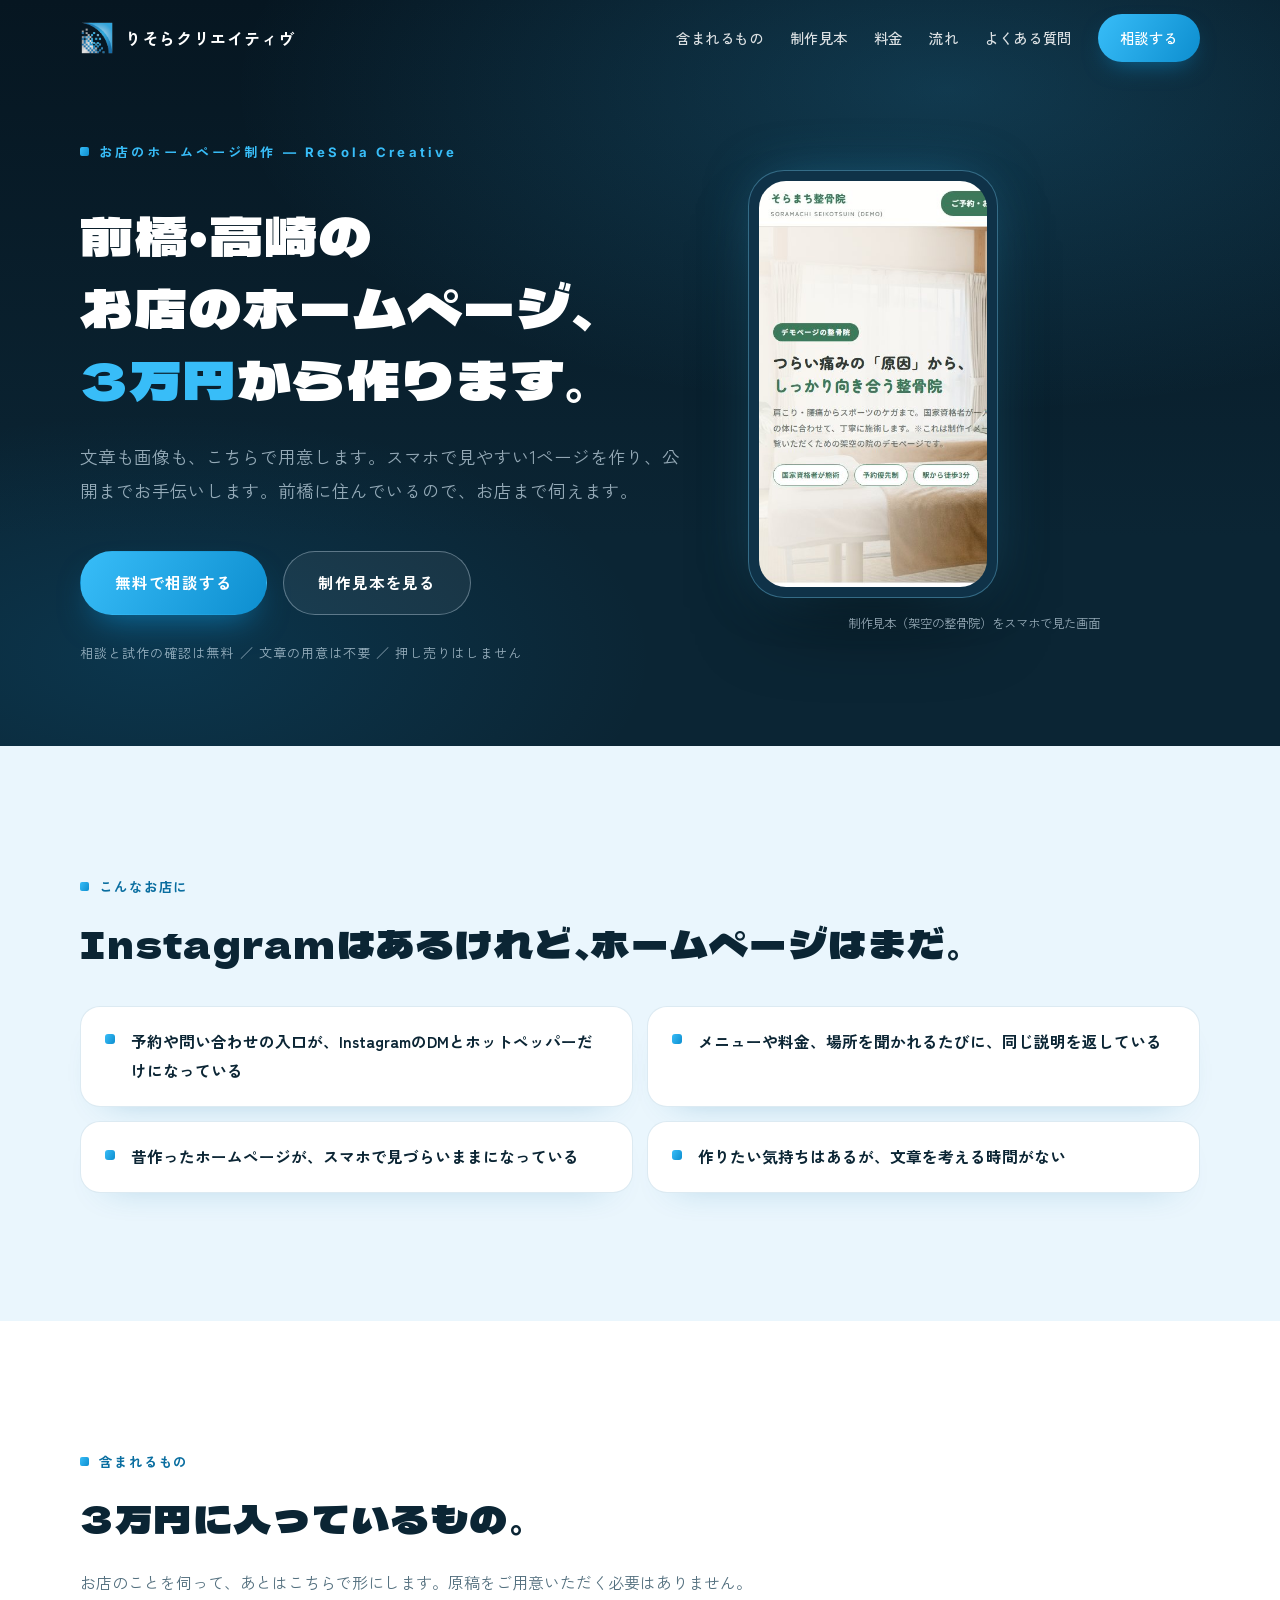
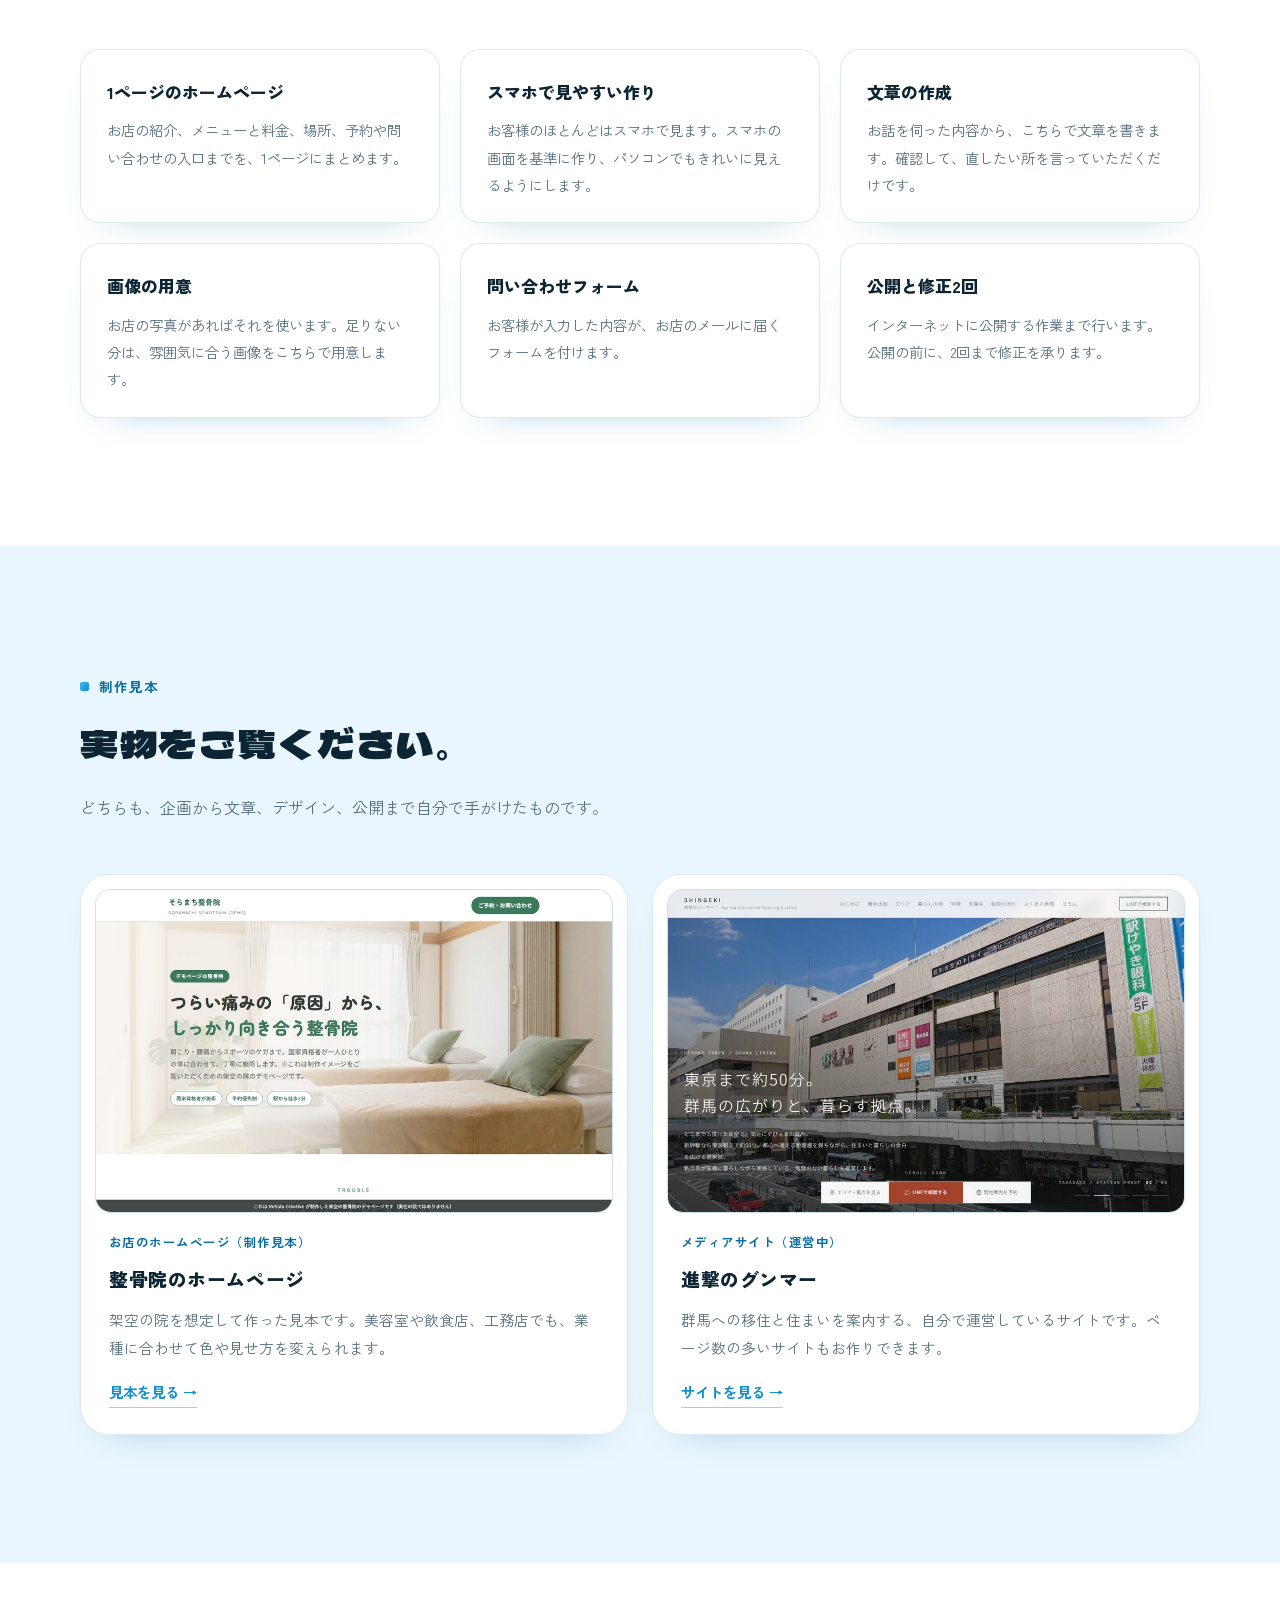
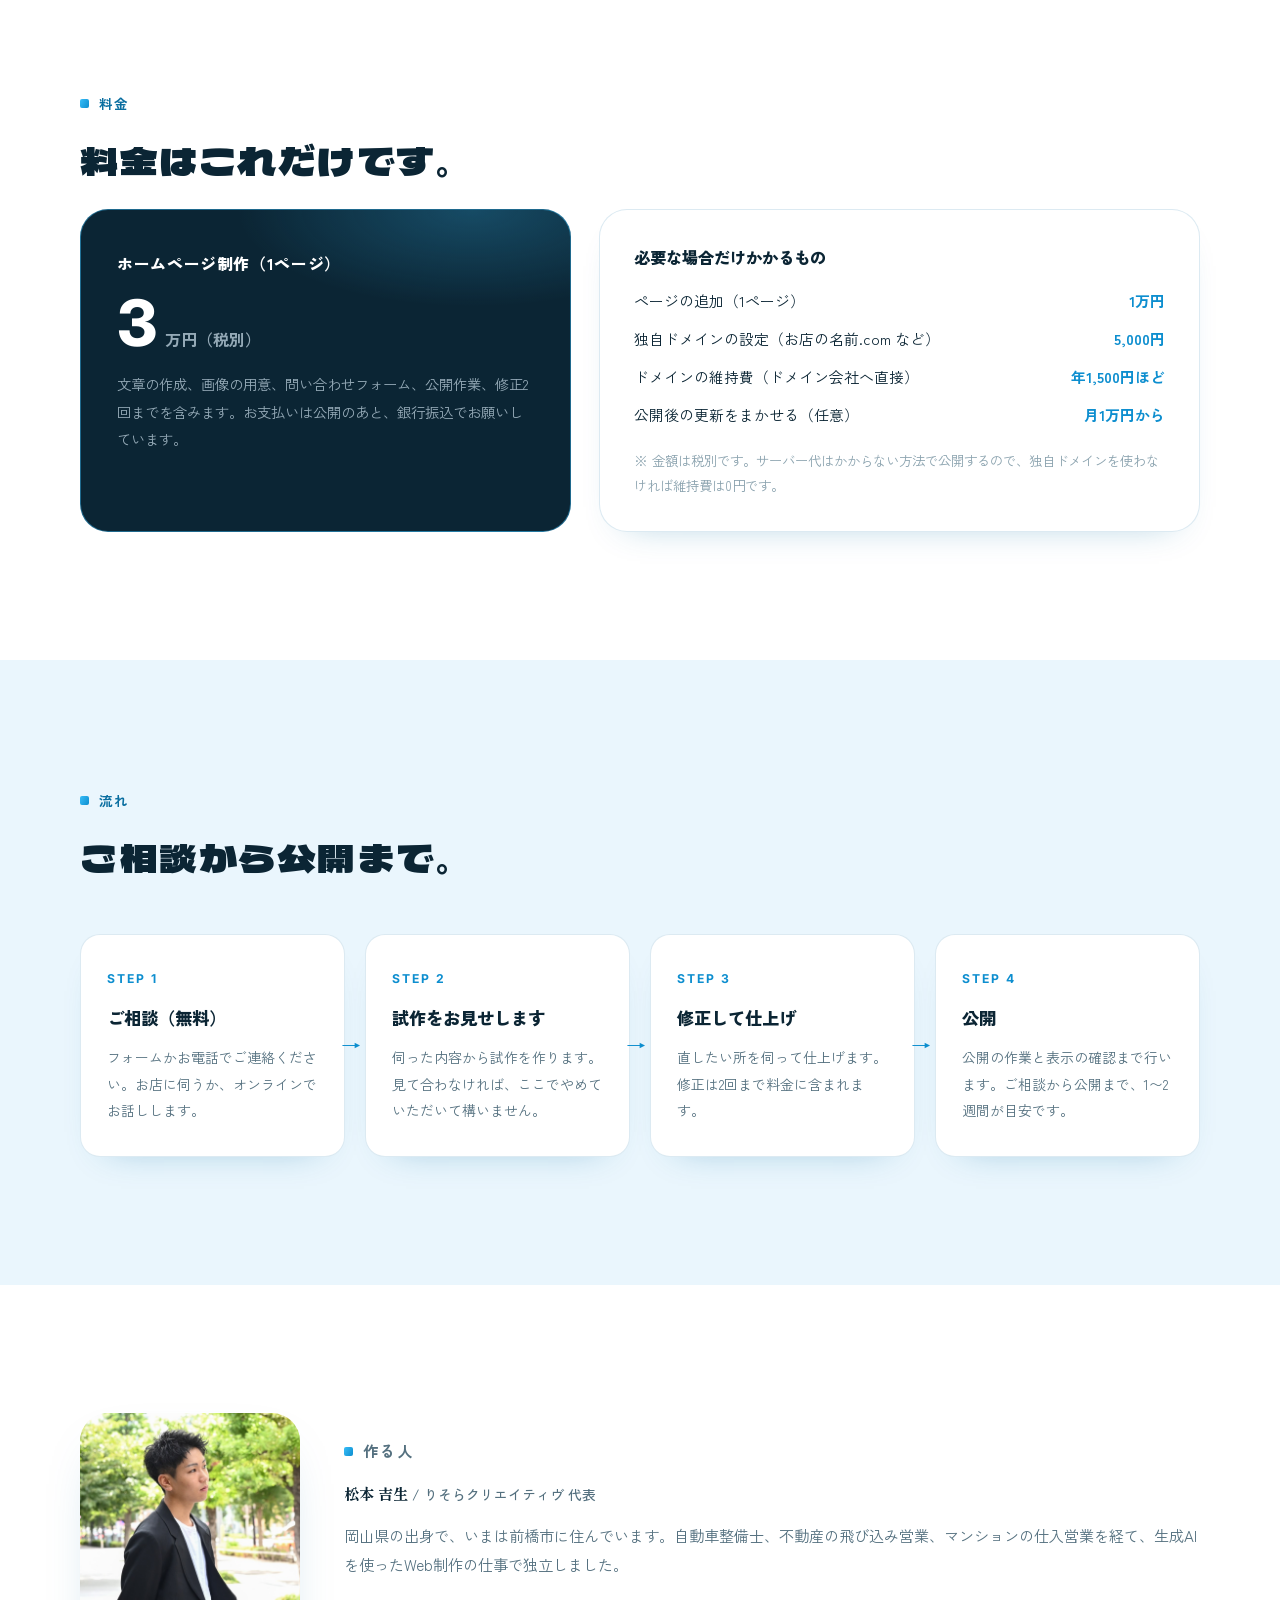
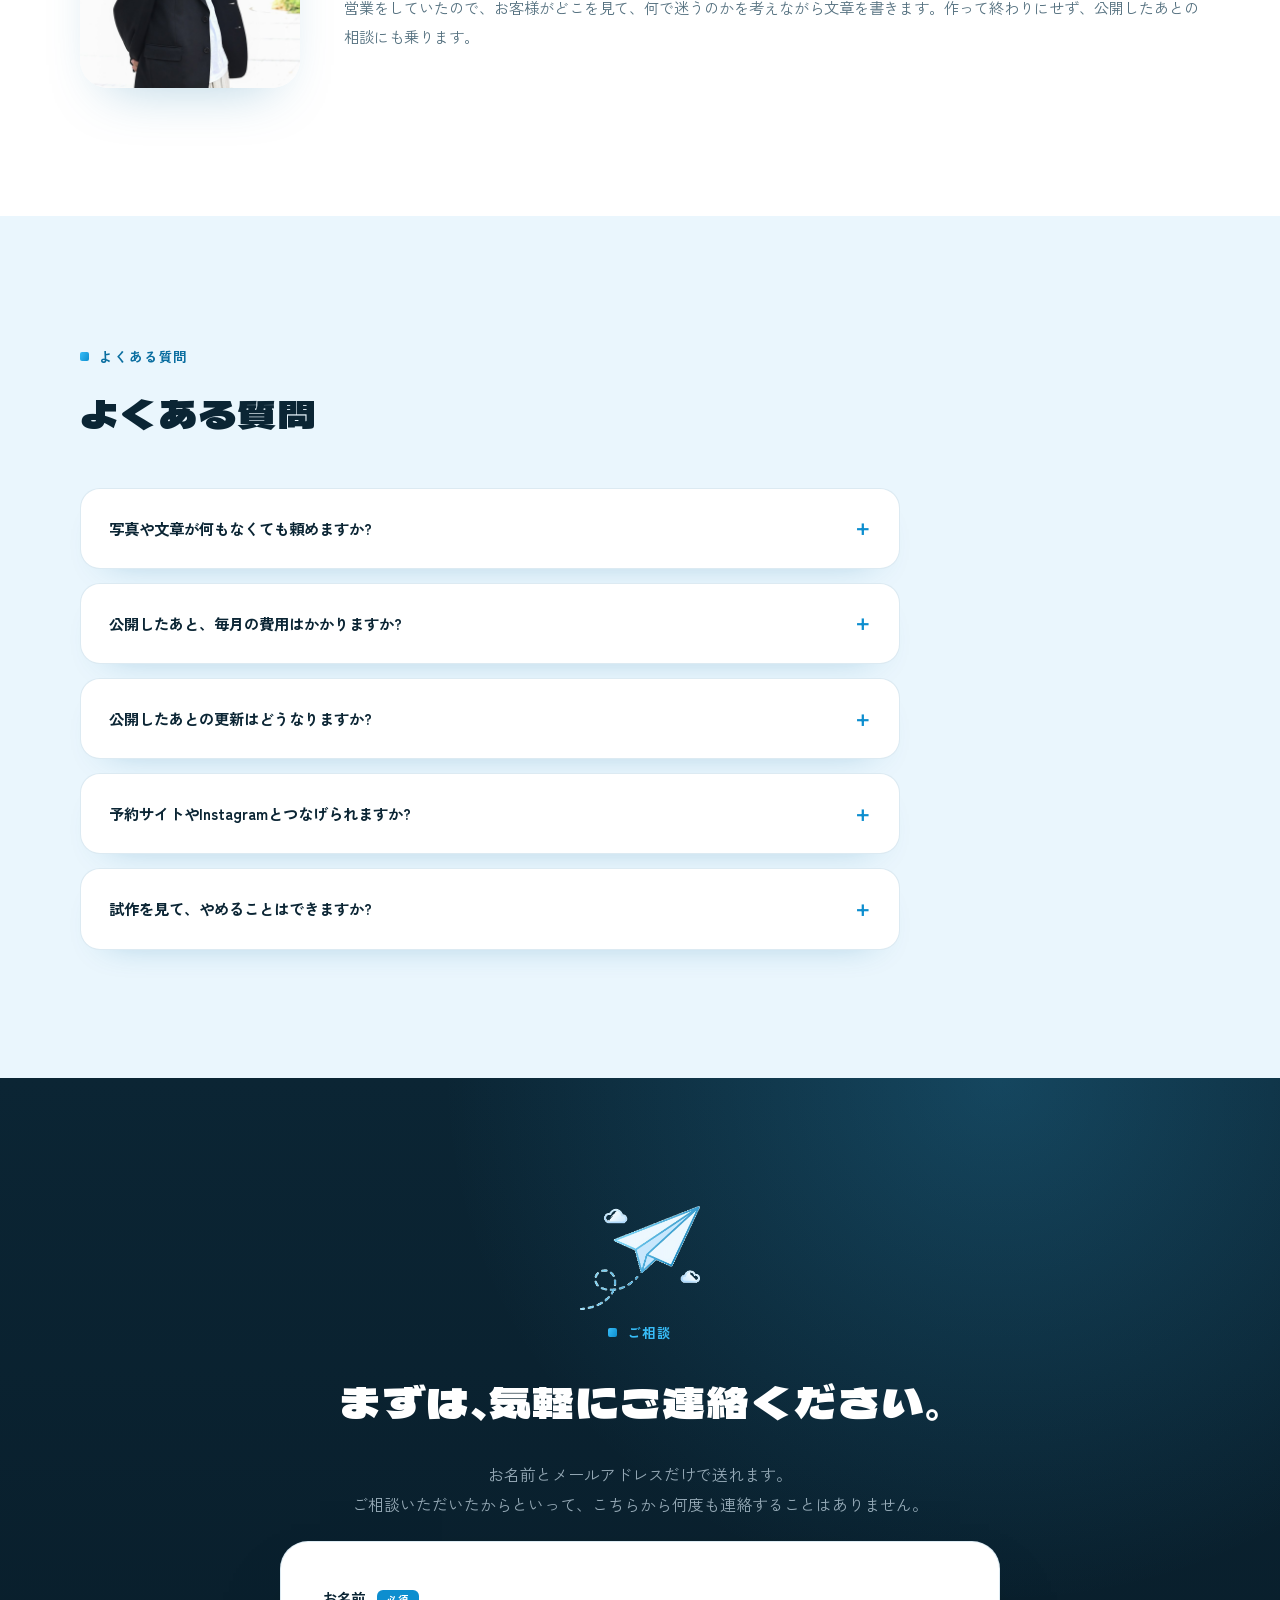
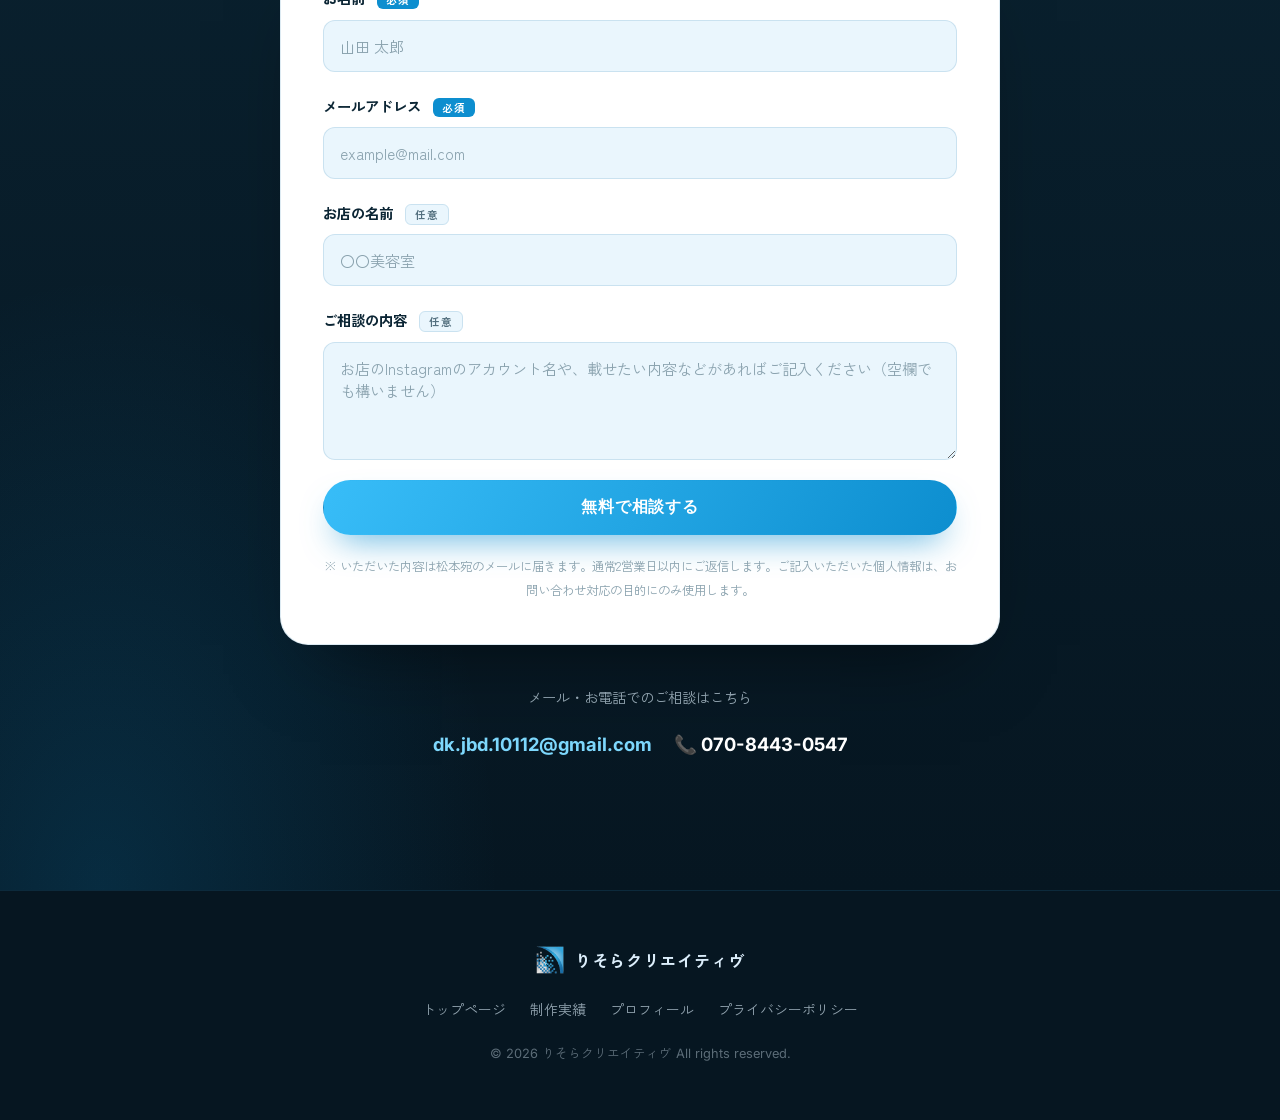
==== commit b8d3afa8: "お店向けページ: 支払い時期と更新代行の料金を、営業資料の内容に合わせる Co-Authored-By: Claude Fable 5.2 <noreply@anthropic.com>" ====
--- a/shop/index.html
+++ b/shop/index.html
@@ -208,7 +208,7 @@
         <div class="price-main" data-reveal>
           <p class="price-main__name">ホームページ制作（1ページ）</p>
           <p class="price-main__num">3<span>万円（税別）</span></p>
-          <p class="price-main__desc">文章の作成、画像の用意、問い合わせフォーム、公開作業、修正2回までを含みます。お支払いは銀行振込です。</p>
+          <p class="price-main__desc">文章の作成、画像の用意、問い合わせフォーム、公開作業、修正2回までを含みます。お支払いは公開のあと、銀行振込でお願いしています。</p>
         </div>
         <div class="price-sub" data-reveal>
           <h3>必要な場合だけかかるもの</h3>
@@ -216,7 +216,7 @@
             <dt>ページの追加（1ページ）</dt><dd>1万円</dd>
             <dt>独自ドメインの設定（お店の名前.com など）</dt><dd>5,000円</dd>
             <dt>ドメインの維持費（ドメイン会社へ直接）</dt><dd>年1,500円ほど</dd>
-            <dt>公開後の更新をまかせる</dt><dd>内容に応じてお見積り</dd>
+            <dt>公開後の更新をまかせる（任意）</dt><dd>月1万円から</dd>
           </dl>
           <p>※ 金額は税別です。サーバー代はかからない方法で公開するので、独自ドメインを使わなければ維持費は0円です。</p>
         </div>
@@ -283,7 +283,7 @@
         </details>
         <details class="faq__item" data-reveal>
           <summary>公開したあとの更新はどうなりますか?</summary>
-          <p>料金の変更や営業時間の修正など、小さな直しはその都度ご相談ください。毎月の更新をまとめてまかせたい場合は、内容を伺ってお見積りします。</p>
+          <p>料金の変更や営業時間の修正など、小さな直しはその都度ご相談ください。毎月の更新をまとめてまかせたい場合は、月1万円からお受けしています。</p>
         </details>
         <details class="faq__item" data-reveal>
           <summary>予約サイトやInstagramとつなげられますか?</summary>
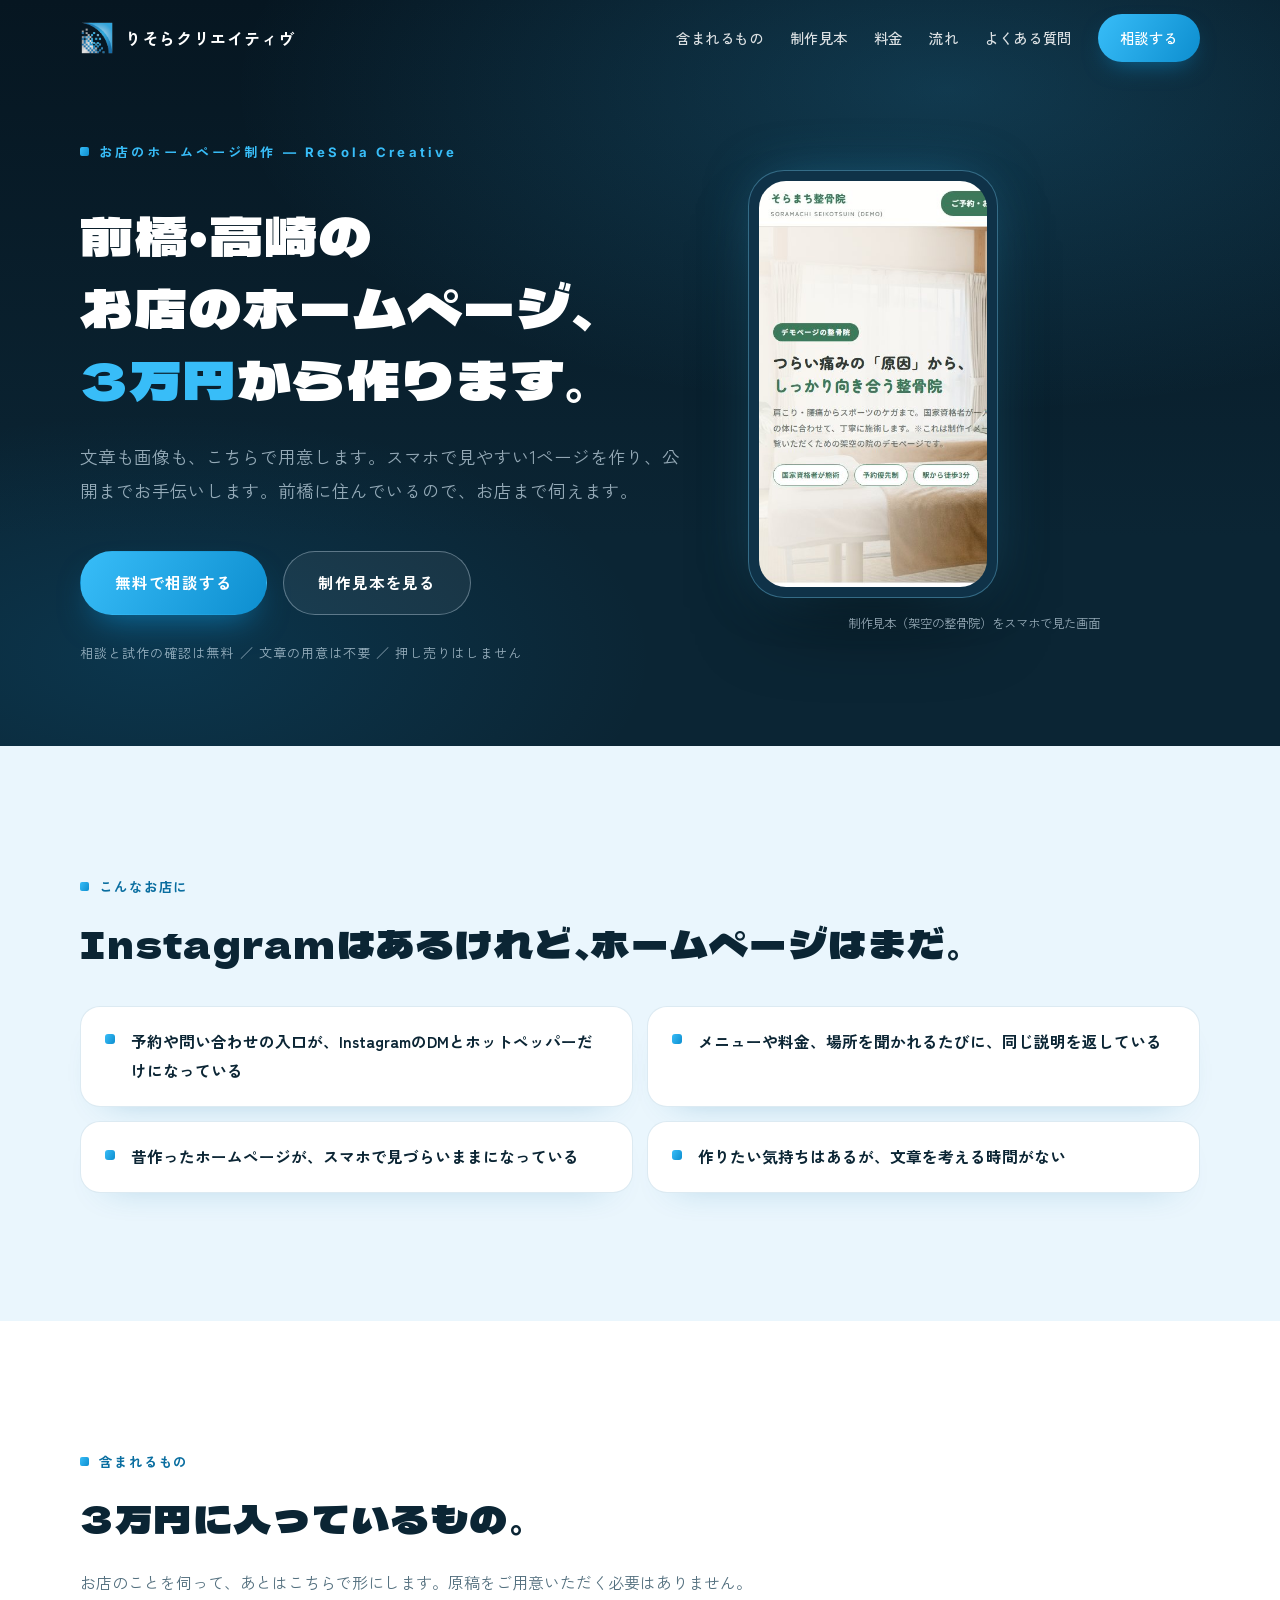
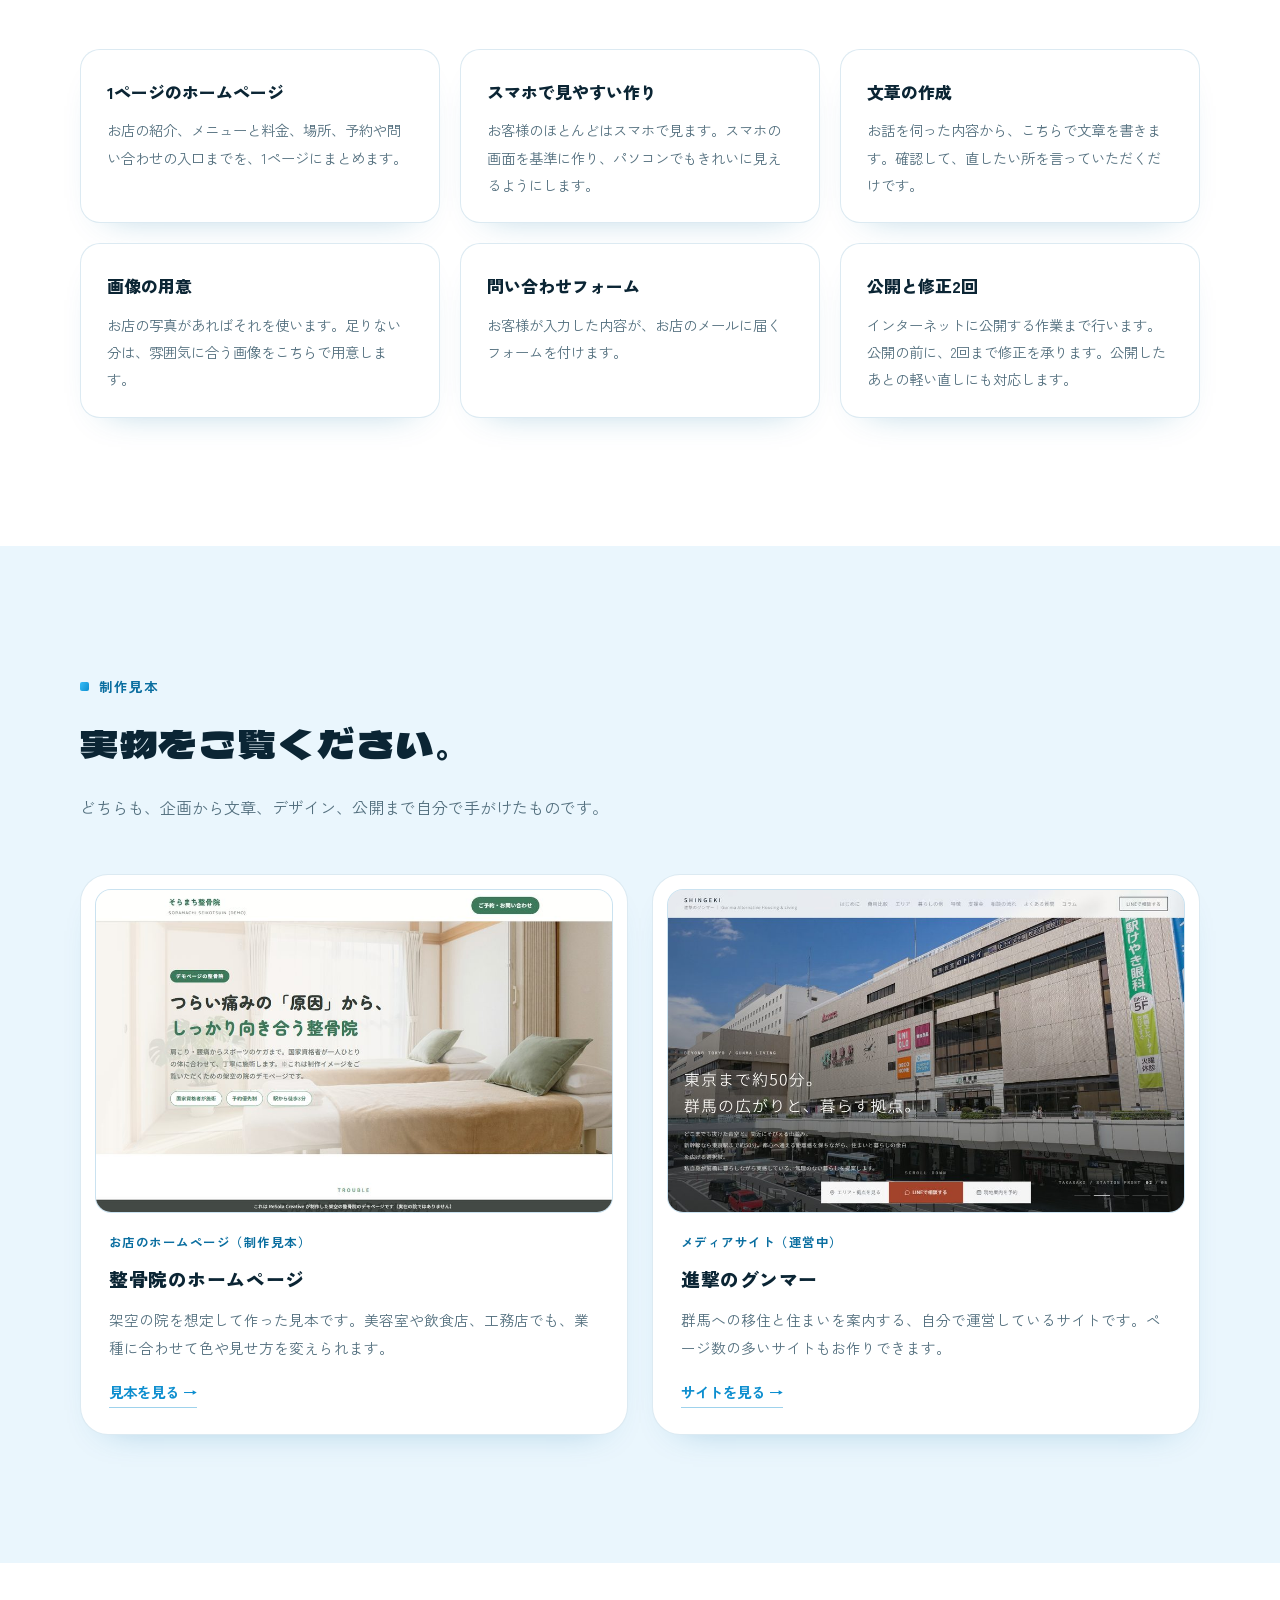
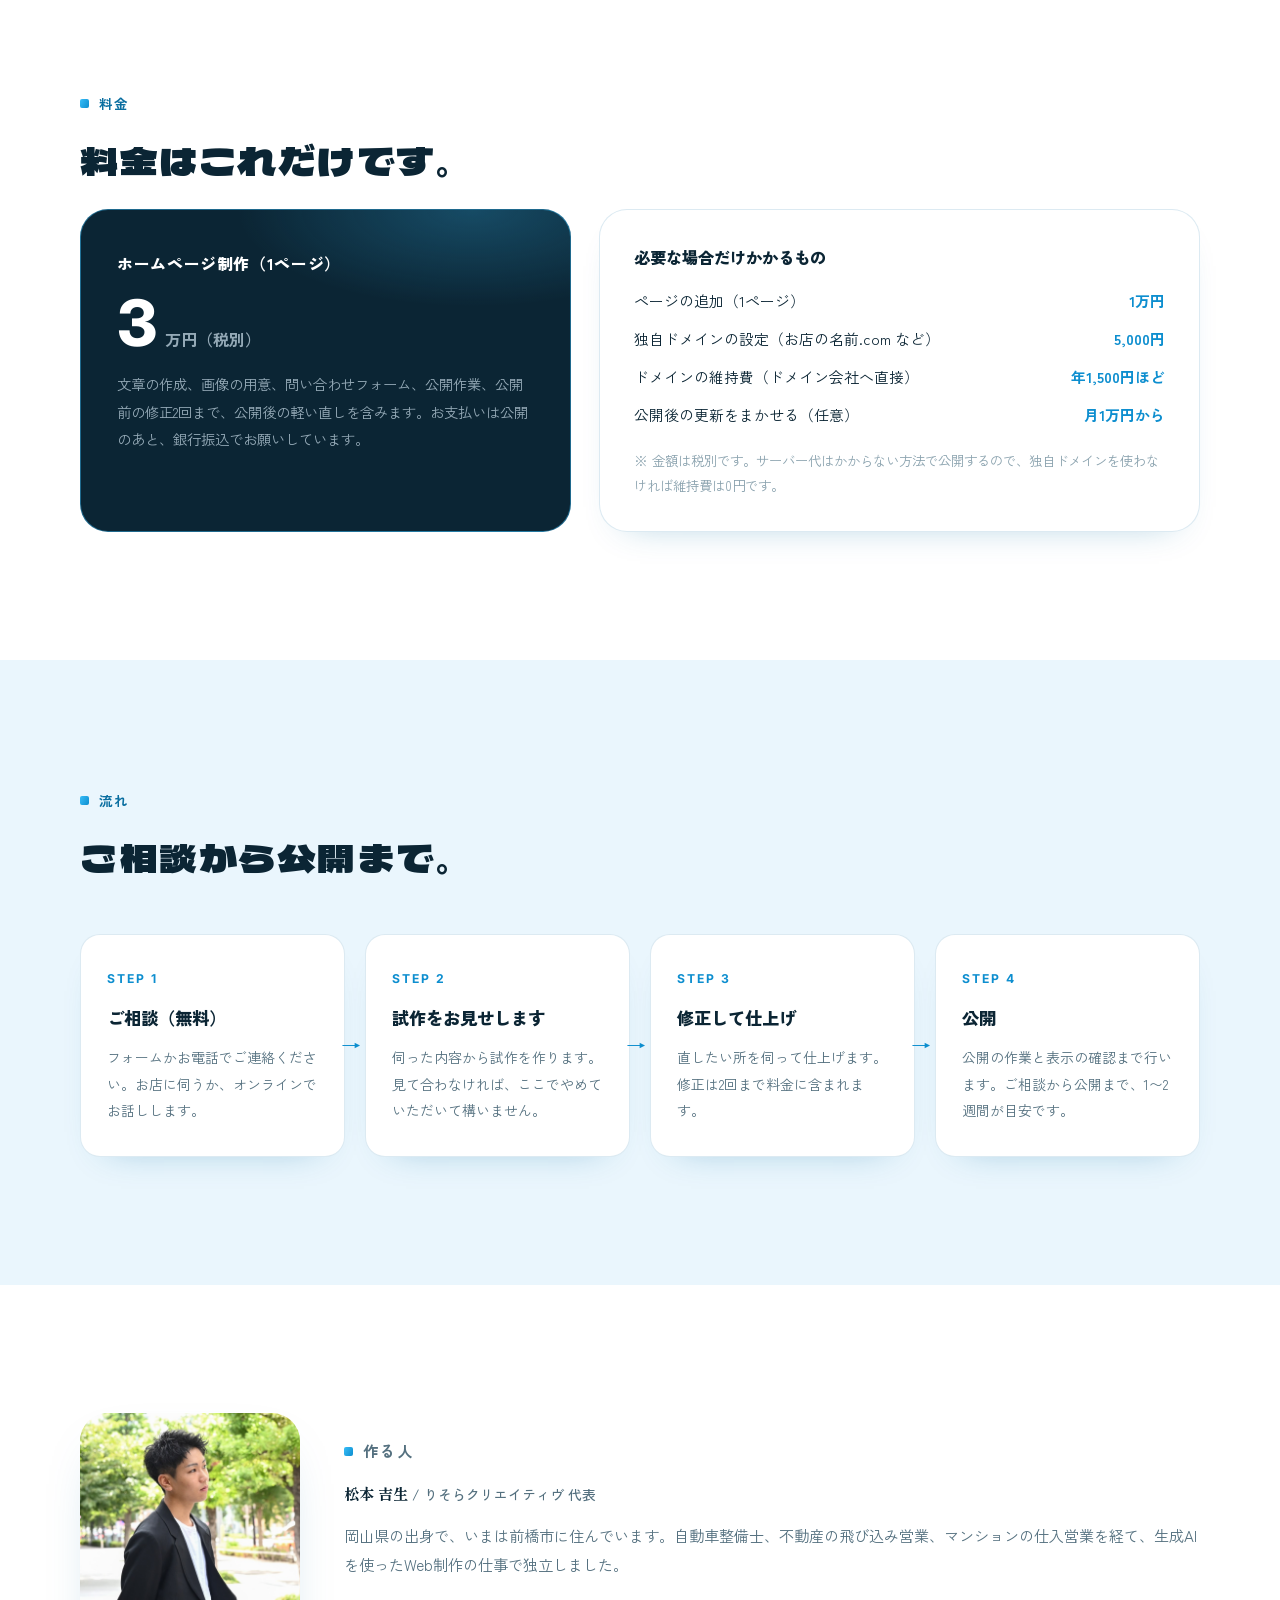
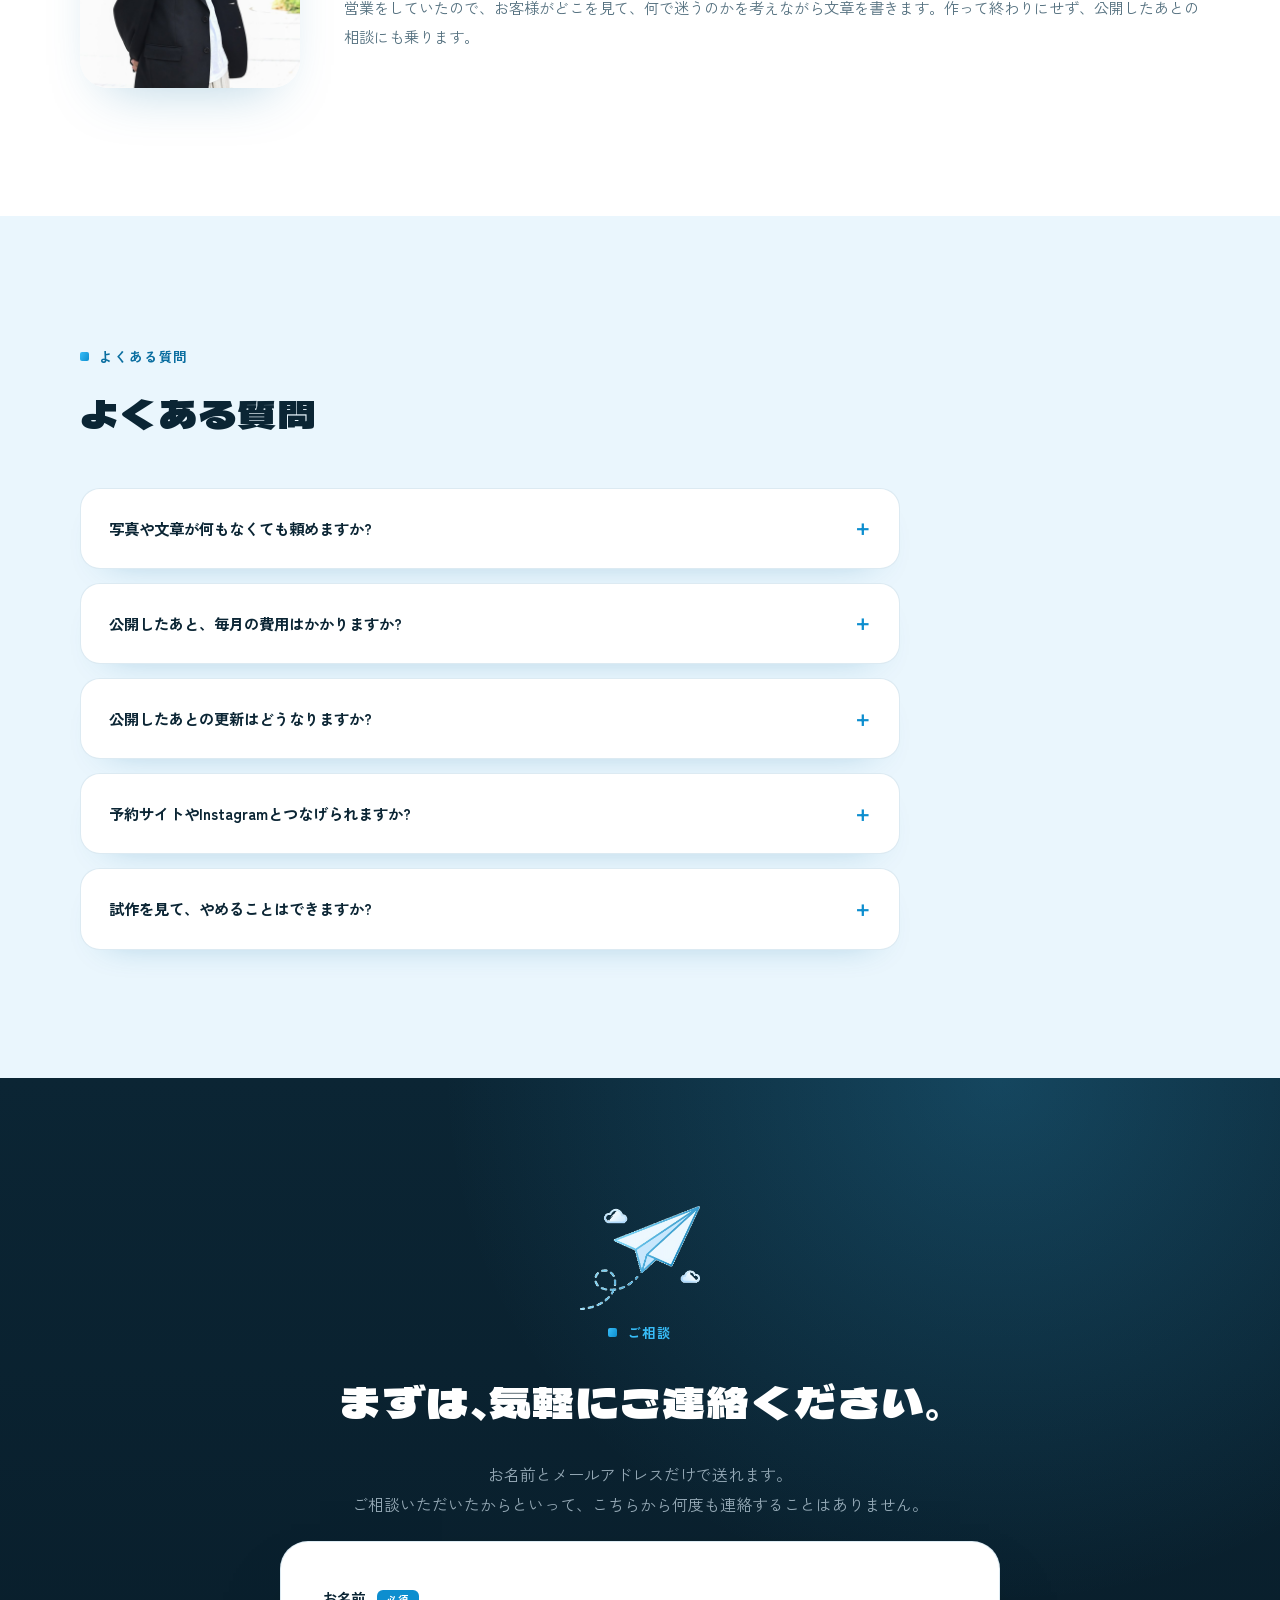
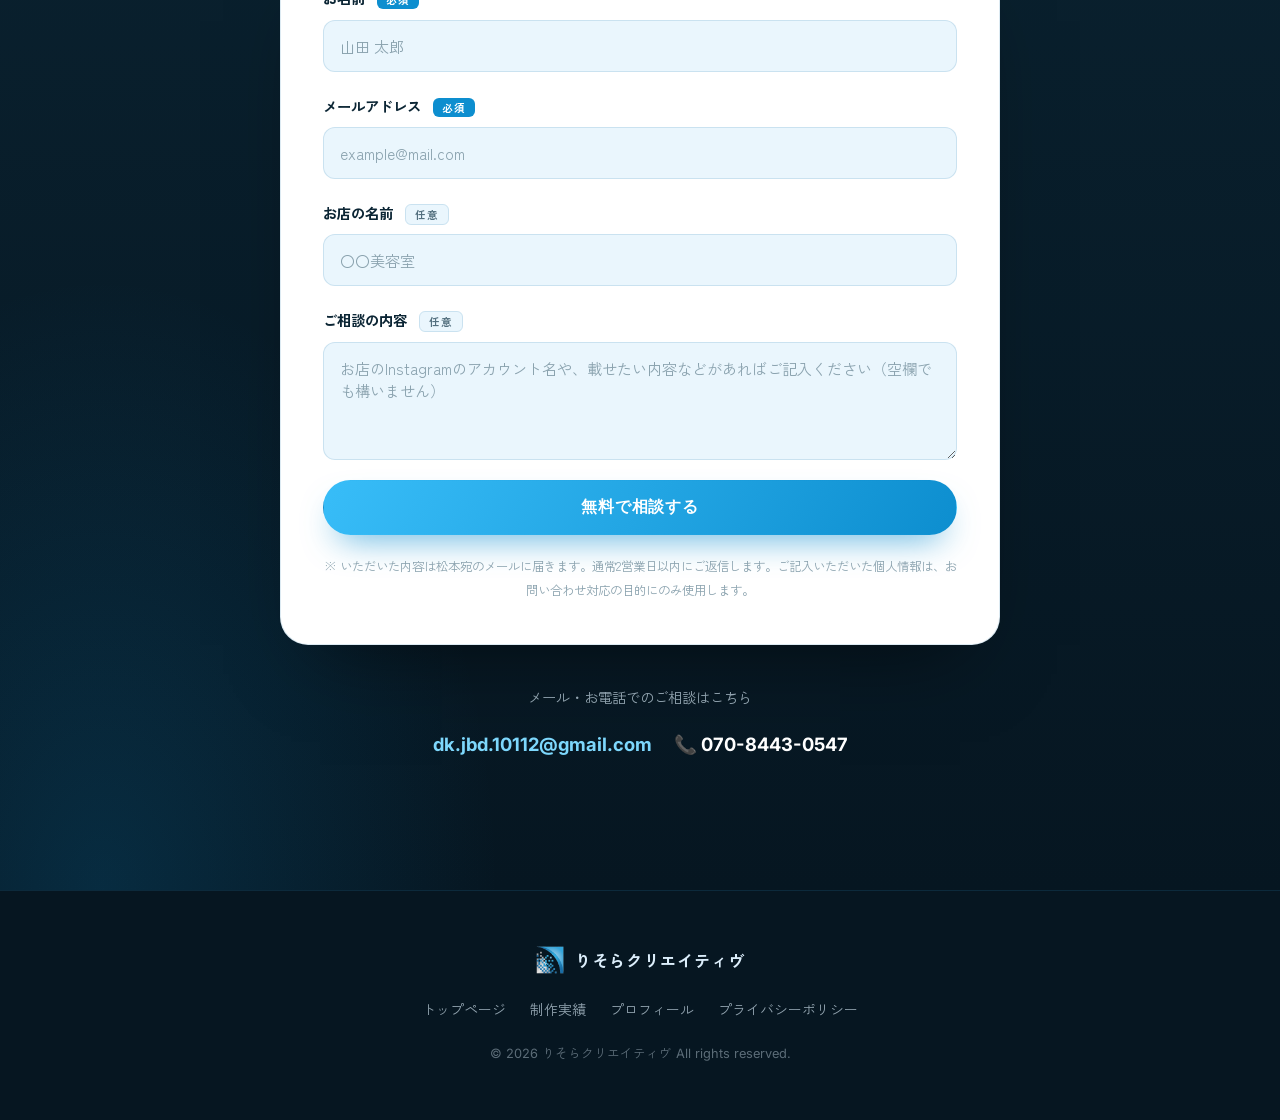
==== commit 2da21c06: "お店向けページ: 公開後の軽い直しを明記（Instagramの料金投稿と内容をそろえる） Co-Authored-By: Claude Fable 5.2 <noreply@anthropic.com" ====
--- a/shop/index.html
+++ b/shop/index.html
@@ -165,7 +165,7 @@
         <div class="incl" data-reveal><h3>文章の作成</h3><p>お話を伺った内容から、こちらで文章を書きます。確認して、直したい所を言っていただくだけです。</p></div>
         <div class="incl" data-reveal><h3>画像の用意</h3><p>お店の写真があればそれを使います。足りない分は、雰囲気に合う画像をこちらで用意します。</p></div>
         <div class="incl" data-reveal><h3>問い合わせフォーム</h3><p>お客様が入力した内容が、お店のメールに届くフォームを付けます。</p></div>
-        <div class="incl" data-reveal><h3>公開と修正2回</h3><p>インターネットに公開する作業まで行います。公開の前に、2回まで修正を承ります。</p></div>
+        <div class="incl" data-reveal><h3>公開と修正2回</h3><p>インターネットに公開する作業まで行います。公開の前に、2回まで修正を承ります。公開したあとの軽い直しにも対応します。</p></div>
       </div>
     </div>
   </section>
@@ -208,7 +208,7 @@
         <div class="price-main" data-reveal>
           <p class="price-main__name">ホームページ制作（1ページ）</p>
           <p class="price-main__num">3<span>万円（税別）</span></p>
-          <p class="price-main__desc">文章の作成、画像の用意、問い合わせフォーム、公開作業、修正2回までを含みます。お支払いは公開のあと、銀行振込でお願いしています。</p>
+          <p class="price-main__desc">文章の作成、画像の用意、問い合わせフォーム、公開作業、公開前の修正2回まで、公開後の軽い直しを含みます。お支払いは公開のあと、銀行振込でお願いしています。</p>
         </div>
         <div class="price-sub" data-reveal>
           <h3>必要な場合だけかかるもの</h3>
